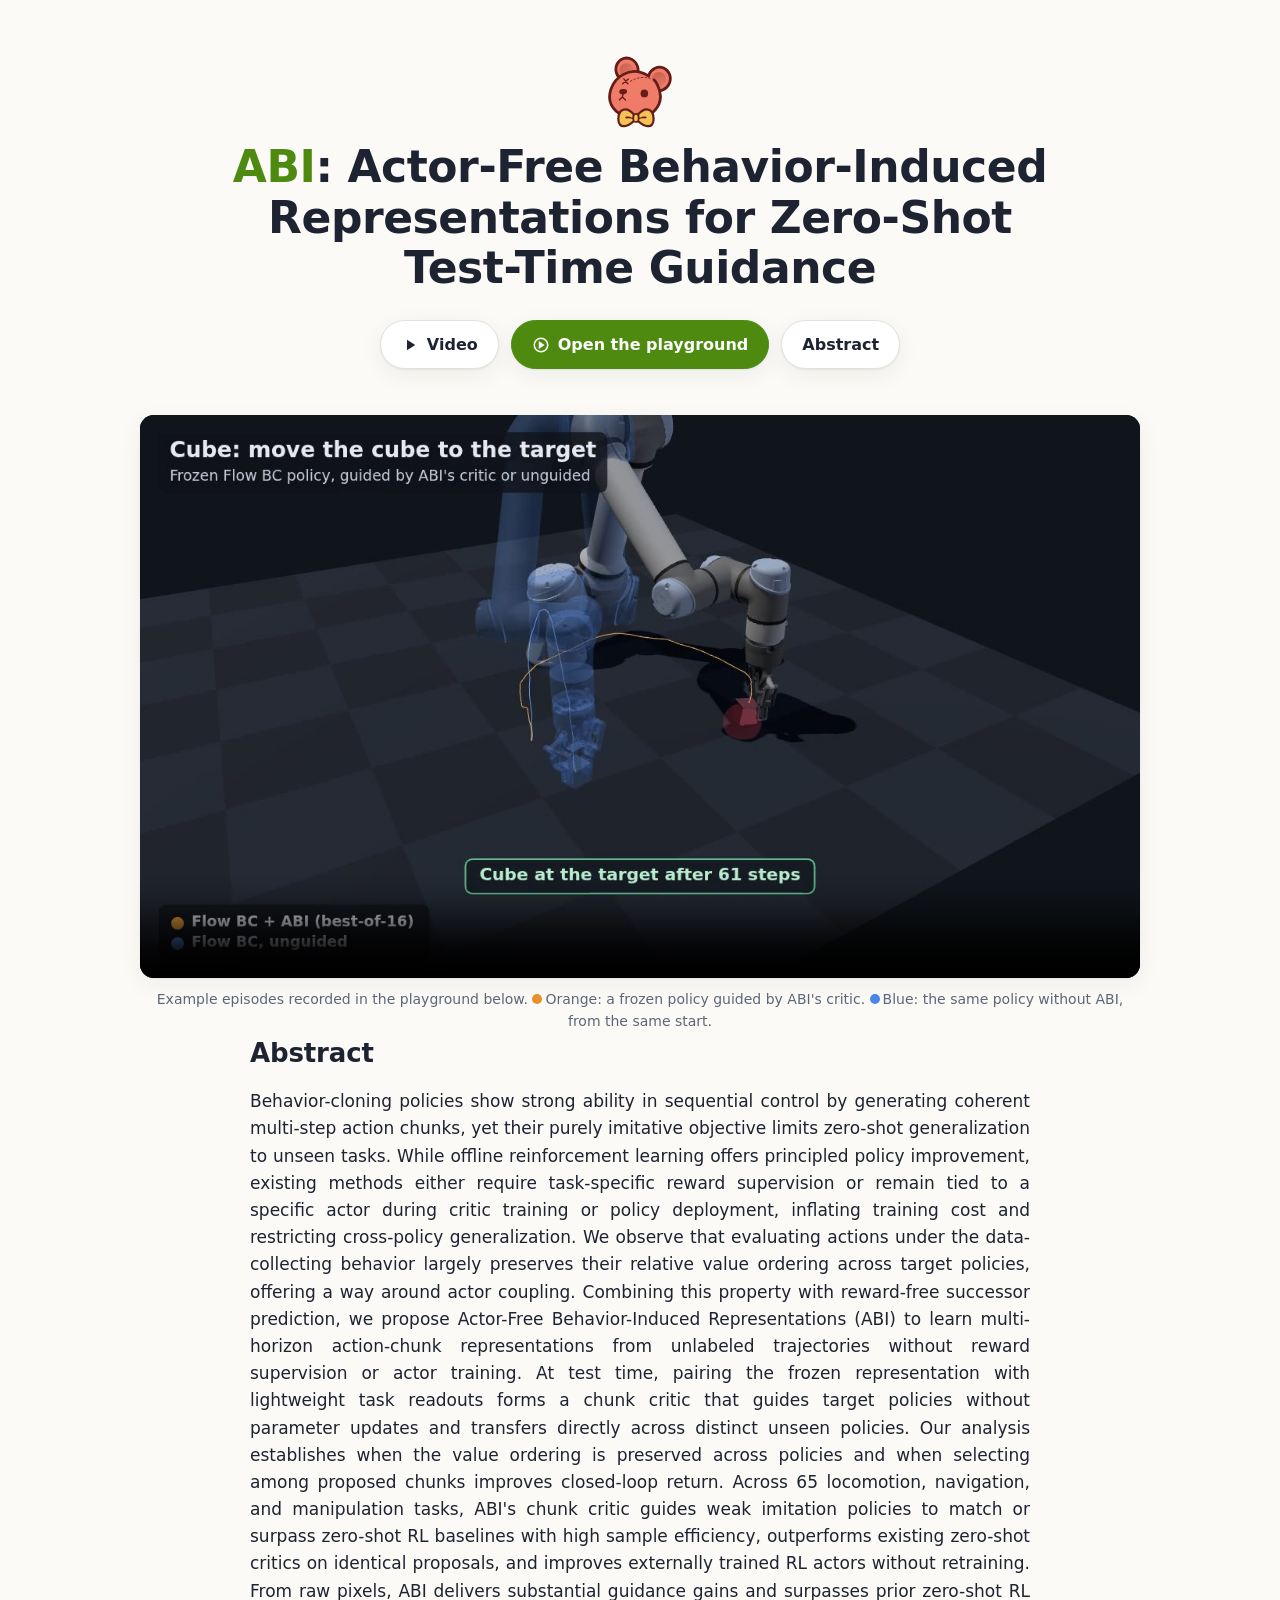
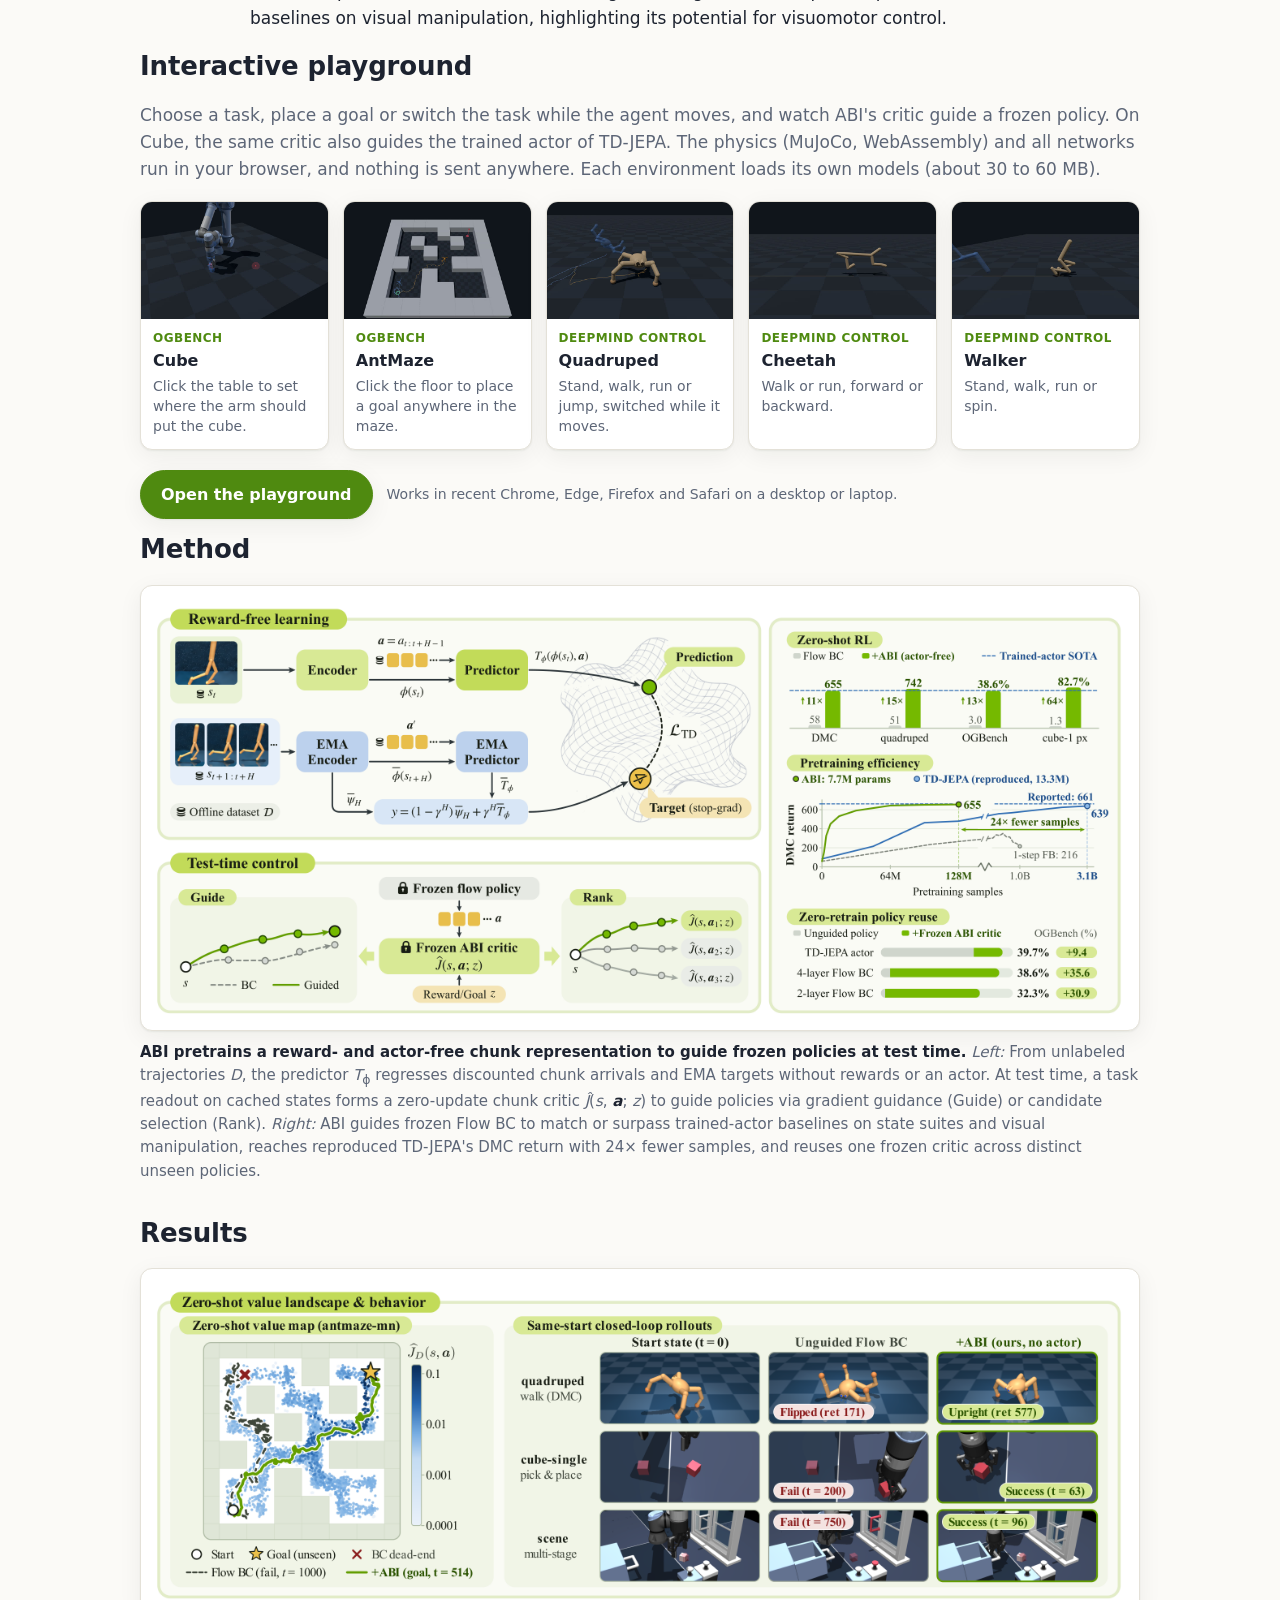
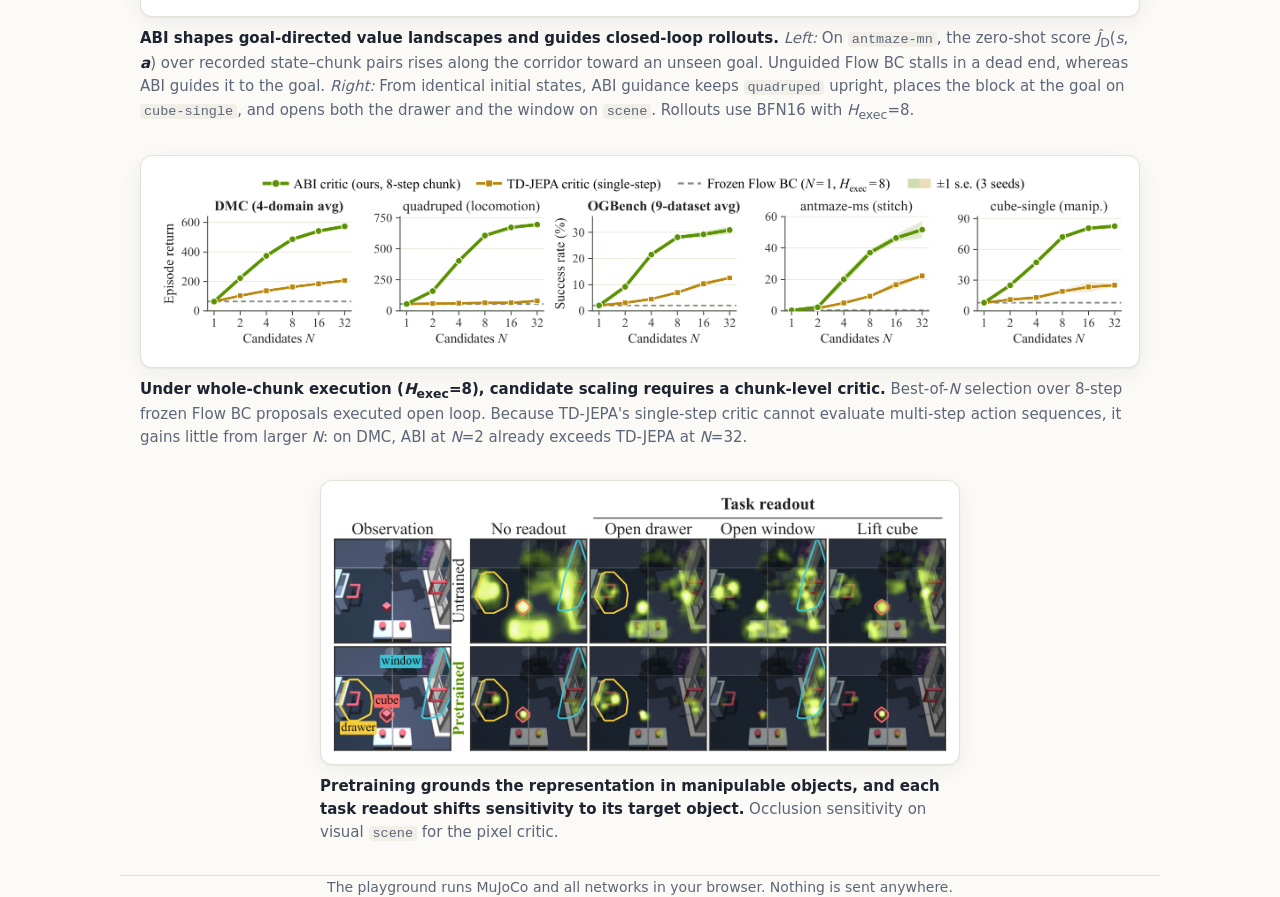
==== index.html @ 84797258 "ABI project page and in-browser playground Project page (abstract, video, figures) and a fully local" ====
<!doctype html>
<html lang="en">
<head>
<meta charset="utf-8">
<meta name="viewport" content="width=device-width, initial-scale=1">
<title>ABI: Actor-Free Behavior-Induced Representations for Zero-Shot Test-Time Guidance</title>
<meta name="description" content="ABI: actor-free behavior-induced representations for zero-shot test-time guidance. Project page with a video and an in-browser MuJoCo playground.">
<link rel="icon" href="assets/abi_bear.svg" type="image/svg+xml">
<style>
:root {
  --bg: #fbfaf7; --surface: #ffffff; --text: #1d2330; --muted: #5d6677; --line: #e4e1d8; --accent: #4f8a10; --accent-2: #6aa81e;
  --orange: #e8912a; --blue: #4a86e8; --chip: #eef3e4; --shadow: 0 1px 2px rgba(20,30,10,.06), 0 6px 24px rgba(20,30,10,.06);
  --code: #f1efe8;
  color-scheme: light;
}
@media (prefers-color-scheme: dark) {
  :root:not([data-theme="light"]) {
    --bg: #12151b; --surface: #1a1f28; --text: #e6e9ef; --muted: #a2abbb; --line: #2b323e; --accent: #9ccc4f; --accent-2: #b6dd72;
    --chip: #233019; --shadow: 0 1px 2px rgba(0,0,0,.3), 0 6px 24px rgba(0,0,0,.25); --code: #232a35; color-scheme: dark;
  }
}
:root[data-theme="dark"] {
  --bg: #12151b; --surface: #1a1f28; --text: #e6e9ef; --muted: #a2abbb; --line: #2b323e; --accent: #9ccc4f; --accent-2: #b6dd72;
  --chip: #233019; --shadow: 0 1px 2px rgba(0,0,0,.3), 0 6px 24px rgba(0,0,0,.25); --code: #232a35; color-scheme: dark;
}
* { box-sizing: border-box; }
html { -webkit-text-size-adjust: 100%; }
body { margin: 0; background: var(--bg); color: var(--text);
  font: 17px/1.6 system-ui, -apple-system, "Segoe UI", Roboto, "Helvetica Neue", Arial, sans-serif; }
.wrap { max-width: 1040px; margin: 0 auto; padding: 0 20px; }
.narrow { max-width: 820px; }
a { color: var(--accent); }
code, .mono { font-family: ui-monospace, SFMono-Regular, Menlo, Consolas, monospace; font-size: .9em; background: var(--code); padding: 0 4px; border-radius: 4px; }

/* hero */
.hero { padding: 56px 0 28px; text-align: center; }
.hero h1 .nw { white-space: nowrap; }
.hero img.logo { width: 64px; height: 72px; display: block; margin: 0 auto 14px; }
.hero h1 { margin: 0 auto; max-width: 900px; font-size: clamp(28px, 4.2vw, 44px); line-height: 1.15; letter-spacing: -.01em; font-weight: 750; }
.hero h1 .abbr { color: var(--accent); }
.hero .venue { margin-top: 14px; color: var(--muted); font-size: 16px; }
.btns { display: flex; gap: 12px; justify-content: center; flex-wrap: wrap; margin-top: 26px; }
.btn { display: inline-flex; align-items: center; gap: 8px; padding: 11px 20px; border-radius: 999px; text-decoration: none; font-weight: 650;
  font-size: 16px; border: 1px solid var(--line); color: var(--text); background: var(--surface); box-shadow: var(--shadow); }
.btn:hover { border-color: var(--accent); }
.btn.primary { background: var(--accent); border-color: var(--accent); color: #fff; }
:root[data-theme="dark"] .btn.primary { color: #10150a; }
@media (prefers-color-scheme: dark) { :root:not([data-theme="light"]) .btn.primary { color: #10150a; } }
.btn.primary:hover { background: var(--accent-2); border-color: var(--accent-2); }
.btn svg { width: 18px; height: 18px; }

/* video */
.video { margin: 18px auto 0; }
.video video { width: 100%; display: block; border-radius: 14px; background: #0f1218; box-shadow: var(--shadow); aspect-ratio: 16 / 9; }
.video p { color: var(--muted); font-size: 14px; text-align: center; margin: 10px 0 0; }

section { padding: 34px 0 6px; }
h2 { font-size: 26px; margin: 0 0 14px; letter-spacing: -.005em; }
h2 small { font-size: 15px; font-weight: 500; color: var(--muted); margin-left: 8px; }
p { margin: 0 0 14px; }
.abstract p { text-align: justify; hyphens: auto; }

/* playground cards */
.pg-lead { color: var(--muted); margin-bottom: 18px; }
.cards { display: grid; grid-template-columns: repeat(auto-fit, minmax(160px, 1fr)); gap: 14px; }
.card { display: block; text-decoration: none; color: var(--text); background: var(--surface); border: 1px solid var(--line); border-radius: 12px;
  overflow: hidden; box-shadow: var(--shadow); transition: transform .12s ease, border-color .12s ease; }
.card:hover { transform: translateY(-2px); border-color: var(--accent); }
.card img { display: block; width: 100%; aspect-ratio: 16 / 10; object-fit: cover; background: #0f1218; }
.card .body { padding: 10px 12px 12px; }
.card .name { font-weight: 700; font-size: 16px; }
.card .what { color: var(--muted); font-size: 14px; line-height: 1.45; margin-top: 2px; }
.card .suite { font-size: 12px; color: var(--accent); font-weight: 650; text-transform: uppercase; letter-spacing: .04em; }
.pg-cta { margin: 20px 0 10px; display: flex; gap: 14px; align-items: center; flex-wrap: wrap; }
.pg-note { color: var(--muted); font-size: 14px; }
.legend-dot { display: inline-block; width: 10px; height: 10px; border-radius: 50%; vertical-align: 0; margin-right: 3px; }

/* figures */
figure { margin: 0 0 30px; }
figure .img { background: #fff; border: 1px solid var(--line); border-radius: 12px; padding: 12px; box-shadow: var(--shadow); }
figure img { display: block; width: 100%; height: auto; }
figure.half { max-width: 640px; margin-left: auto; margin-right: auto; }
figcaption { font-size: 15px; color: var(--muted); margin-top: 10px; line-height: 1.55; }
figcaption b { color: var(--text); }
footer { padding: 30px 0 50px; color: var(--muted); font-size: 14px; text-align: center; border-top: 1px solid var(--line); margin-top: 30px; }
@media (max-width: 600px) {
  body { font-size: 16px; }
  .wrap { padding: 0 16px; }
  .hero { padding-top: 36px; }
  figure .img { padding: 6px; }
  .abstract p { text-align: left; }
}
</style>
</head>
<body>
<header class="hero wrap">
  <img class="logo" src="assets/abi_bear.svg" alt="">
  <h1><span class="abbr">ABI</span>: Actor-Free Behavior-Induced Representations for Zero-Shot <span class="nw">Test-Time</span> Guidance</h1>
  <div class="btns">
    <a class="btn" href="#video"><svg viewBox="0 0 24 24" fill="currentColor" aria-hidden="true"><path d="M8 5v14l11-7z"/></svg>Video</a>
    <a class="btn primary" href="playground/"><svg viewBox="0 0 24 24" fill="none" stroke="currentColor" stroke-width="2" aria-hidden="true"><circle cx="12" cy="12" r="9"/><path d="M10 8.5l5 3.5-5 3.5z" fill="currentColor"/></svg>Open the playground</a>
    <a class="btn" href="#abstract">Abstract</a>
  </div>
</header>

<div class="wrap video" id="video">
  <video controls preload="metadata" playsinline poster="assets/abi_video_poster.jpg">
    <source src="assets/abi_video.mp4" type="video/mp4">
  </video>
  <p>Example episodes recorded in the playground below. <span class="legend-dot" style="background:var(--orange)"></span>Orange: a frozen policy guided by ABI's critic. <span class="legend-dot" style="background:var(--blue)"></span>Blue: the same policy without ABI, from the same start.</p>
</div>

<section class="wrap narrow abstract" id="abstract">
  <h2>Abstract</h2>
  <p>Behavior-cloning policies show strong ability in sequential control by generating coherent multi-step action chunks, yet their purely imitative objective limits zero-shot generalization to unseen tasks. While offline reinforcement learning offers principled policy improvement, existing methods either require task-specific reward supervision or remain tied to a specific actor during critic training or policy deployment, inflating training cost and restricting cross-policy generalization. We observe that evaluating actions under the data-collecting behavior largely preserves their relative value ordering across target policies, offering a way around actor coupling. Combining this property with reward-free successor prediction, we propose Actor-Free Behavior-Induced Representations (ABI) to learn multi-horizon action-chunk representations from unlabeled trajectories without reward supervision or actor training. At test time, pairing the frozen representation with lightweight task readouts forms a chunk critic that guides target policies without parameter updates and transfers directly across distinct unseen policies. Our analysis establishes when the value ordering is preserved across policies and when selecting among proposed chunks improves closed-loop return. Across 65 locomotion, navigation, and manipulation tasks, ABI's chunk critic guides weak imitation policies to match or surpass zero-shot RL baselines with high sample efficiency, outperforms existing zero-shot critics on identical proposals, and improves externally trained RL actors without retraining. From raw pixels, ABI delivers substantial guidance gains and surpasses prior zero-shot RL baselines on visual manipulation, highlighting its potential for visuomotor control.</p>
</section>

<section class="wrap" id="playground">
  <h2>Interactive playground</h2>
  <p class="pg-lead">Choose a task, place a goal or switch the task while the agent moves, and watch ABI's critic guide a frozen policy. On Cube, the same critic also guides the trained actor of TD-JEPA. The physics (MuJoCo, WebAssembly) and all networks run in your browser, and nothing is sent anywhere. Each environment loads its own models (about 30 to 60 MB).</p>
  <div class="cards">
    <a class="card" href="playground/?env=cube-single-play"><img src="assets/thumb_cube.jpg" alt="Cube" loading="lazy"><div class="body"><div class="suite">OGBench</div><div class="name">Cube</div><div class="what">Click the table to set where the arm should put the cube.</div></div></a>
    <a class="card" href="playground/?env=antmaze-medium-navigate"><img src="assets/thumb_antmaze.jpg" alt="AntMaze" loading="lazy"><div class="body"><div class="suite">OGBench</div><div class="name">AntMaze</div><div class="what">Click the floor to place a goal anywhere in the maze.</div></div></a>
    <a class="card" href="playground/?env=dmc-quadruped"><img src="assets/thumb_quadruped.jpg" alt="Quadruped" loading="lazy"><div class="body"><div class="suite">DeepMind Control</div><div class="name">Quadruped</div><div class="what">Stand, walk, run or jump, switched while it moves.</div></div></a>
    <a class="card" href="playground/?env=dmc-cheetah"><img src="assets/thumb_cheetah.jpg" alt="Cheetah" loading="lazy"><div class="body"><div class="suite">DeepMind Control</div><div class="name">Cheetah</div><div class="what">Walk or run, forward or backward.</div></div></a>
    <a class="card" href="playground/?env=dmc-walker"><img src="assets/thumb_walker.jpg" alt="Walker" loading="lazy"><div class="body"><div class="suite">DeepMind Control</div><div class="name">Walker</div><div class="what">Stand, walk, run or spin.</div></div></a>
  </div>
  <div class="pg-cta">
    <a class="btn primary" href="playground/">Open the playground</a>
    <span class="pg-note">Works in recent Chrome, Edge, Firefox and Safari on a desktop or laptop.</span>
  </div>
</section>

<section class="wrap" id="method">
  <h2>Method</h2>
  <figure>
    <div class="img"><img src="assets/fig1_overview.png" alt="Overview of ABI: reward-free learning of a chunk representation, test-time control with a frozen critic, and summary results" width="2400" height="1036"></div>
    <figcaption><b>ABI pretrains a reward- and actor-free chunk representation to guide frozen policies at test time.</b> <em>Left:</em> From unlabeled trajectories <i>D</i>, the predictor <i>T</i><sub>ϕ</sub> regresses discounted chunk arrivals and EMA targets without rewards or an actor. At test time, a task readout on cached states forms a zero-update chunk critic <i>Ĵ</i>(<i>s</i>, <b><i>a</i></b>; <i>z</i>) to guide policies via gradient guidance (Guide) or candidate selection (Rank). <em>Right:</em> ABI guides frozen Flow BC to match or surpass trained-actor baselines on state suites and visual manipulation, reaches reproduced TD-JEPA's DMC return with 24× fewer samples, and reuses one frozen critic across distinct unseen policies.</figcaption>
  </figure>
</section>

<section class="wrap" id="results">
  <h2>Results</h2>
  <figure>
    <div class="img"><img src="assets/fig2_qualitative.png" alt="Zero-shot value landscape on antmaze and same-start rollouts on quadruped, cube and scene" width="2400" height="794" loading="lazy"></div>
    <figcaption><b>ABI shapes goal-directed value landscapes and guides closed-loop rollouts.</b> <em>Left:</em> On <code>antmaze-mn</code>, the zero-shot score <i>Ĵ</i><sub>D</sub>(<i>s</i>, <b><i>a</i></b>) over recorded state–chunk pairs rises along the corridor toward an unseen goal. Unguided Flow BC stalls in a dead end, whereas ABI guides it to the goal. <em>Right:</em> From identical initial states, ABI guidance keeps <code>quadruped</code> upright, places the block at the goal on <code>cube-single</code>, and opens both the drawer and the window on <code>scene</code>. Rollouts use BFN16 with <i>H</i><sub>exec</sub>=8.</figcaption>
  </figure>
  <figure>
    <div class="img"><img src="assets/fig3_nsweep.png" alt="Return and success against the number of candidates N for ABI and TD-JEPA critics" width="2200" height="423" loading="lazy"></div>
    <figcaption><b>Under whole-chunk execution (<i>H</i><sub>exec</sub>=8), candidate scaling requires a chunk-level critic.</b> Best-of-<i>N</i> selection over 8-step frozen Flow BC proposals executed open loop. Because TD-JEPA's single-step critic cannot evaluate multi-step action sequences, it gains little from larger <i>N</i>: on DMC, ABI at <i>N</i>=2 already exceeds TD-JEPA at <i>N</i>=32.</figcaption>
  </figure>
  <figure class="half">
    <div class="img"><img src="assets/fig5_pixel_focus.png" alt="Occlusion sensitivity maps of the pixel critic on the visual scene task" width="1400" height="591" loading="lazy"></div>
    <figcaption><b>Pretraining grounds the representation in manipulable objects, and each task readout shifts sensitivity to its target object.</b> Occlusion sensitivity on visual <code>scene</code> for the pixel critic.</figcaption>
  </figure>
</section>

<footer class="wrap">The playground runs MuJoCo and all networks in your browser. Nothing is sent anywhere.</footer>
</body>
</html>
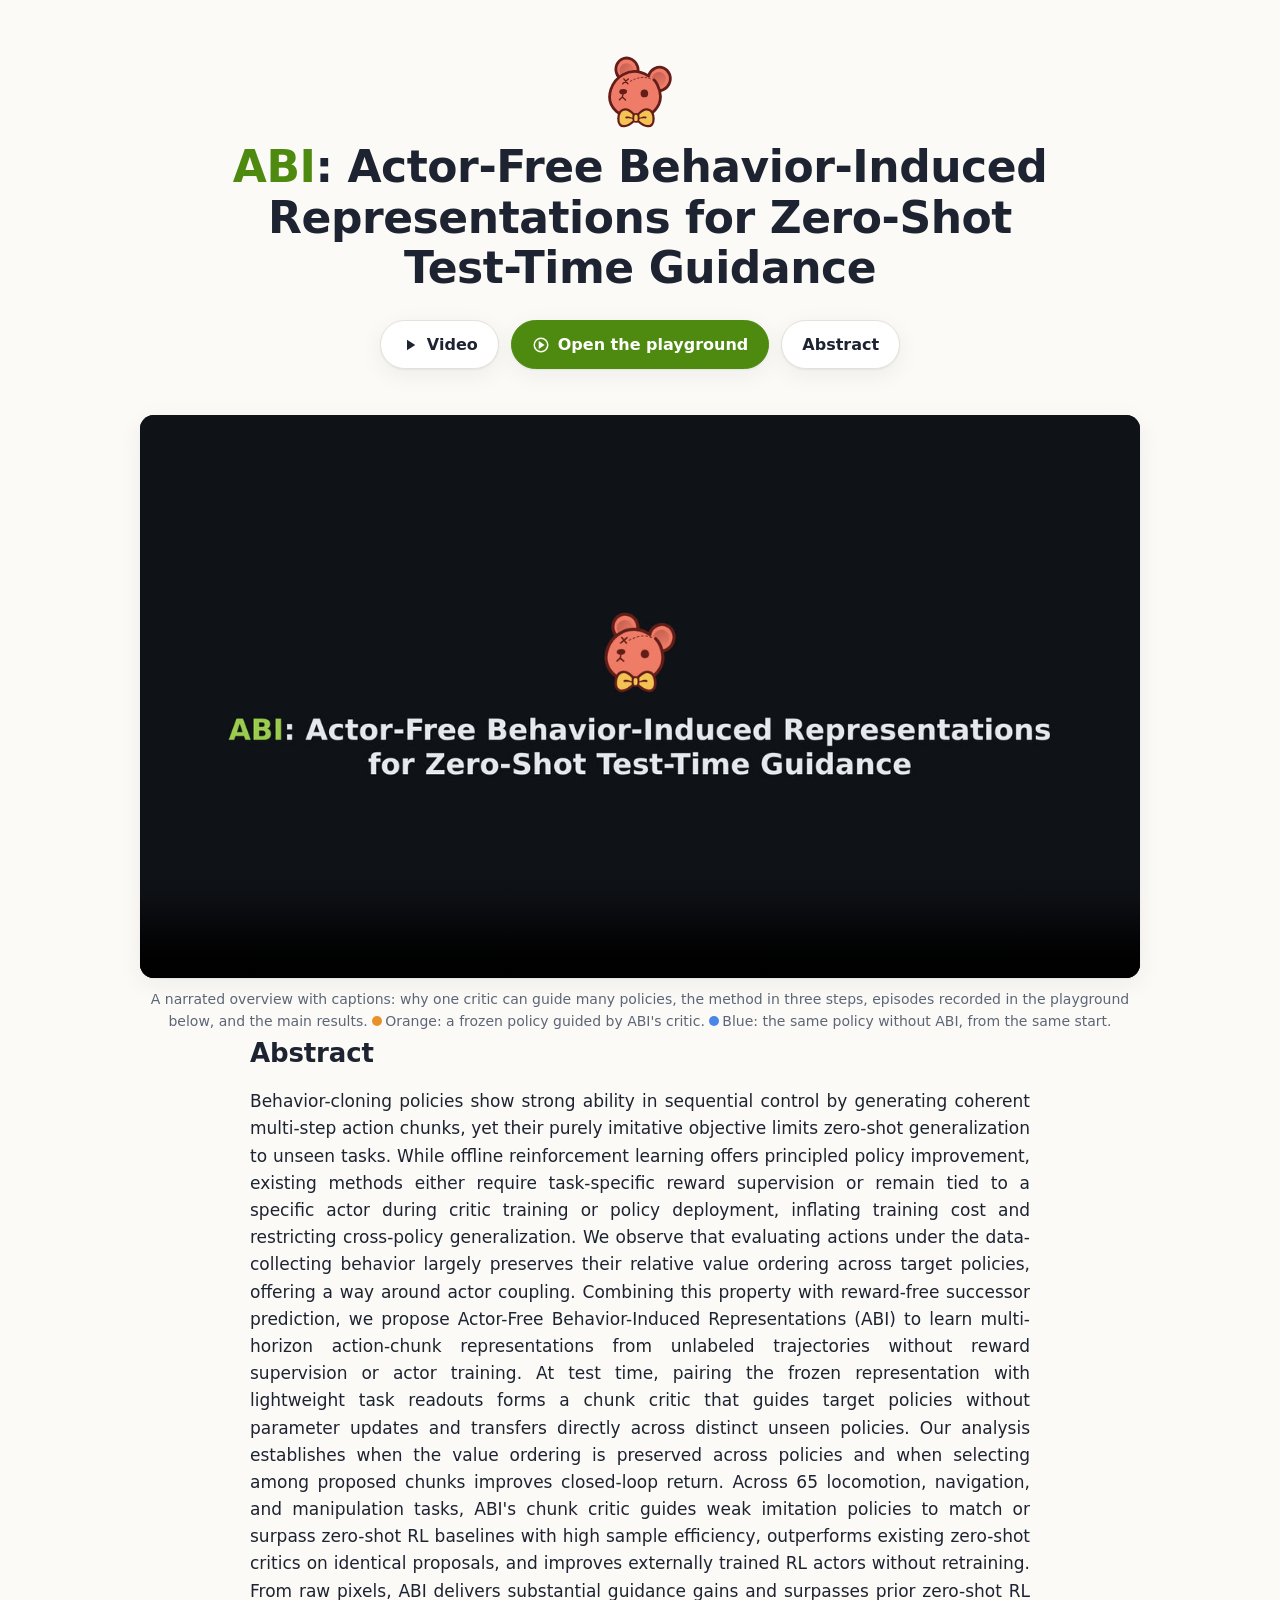
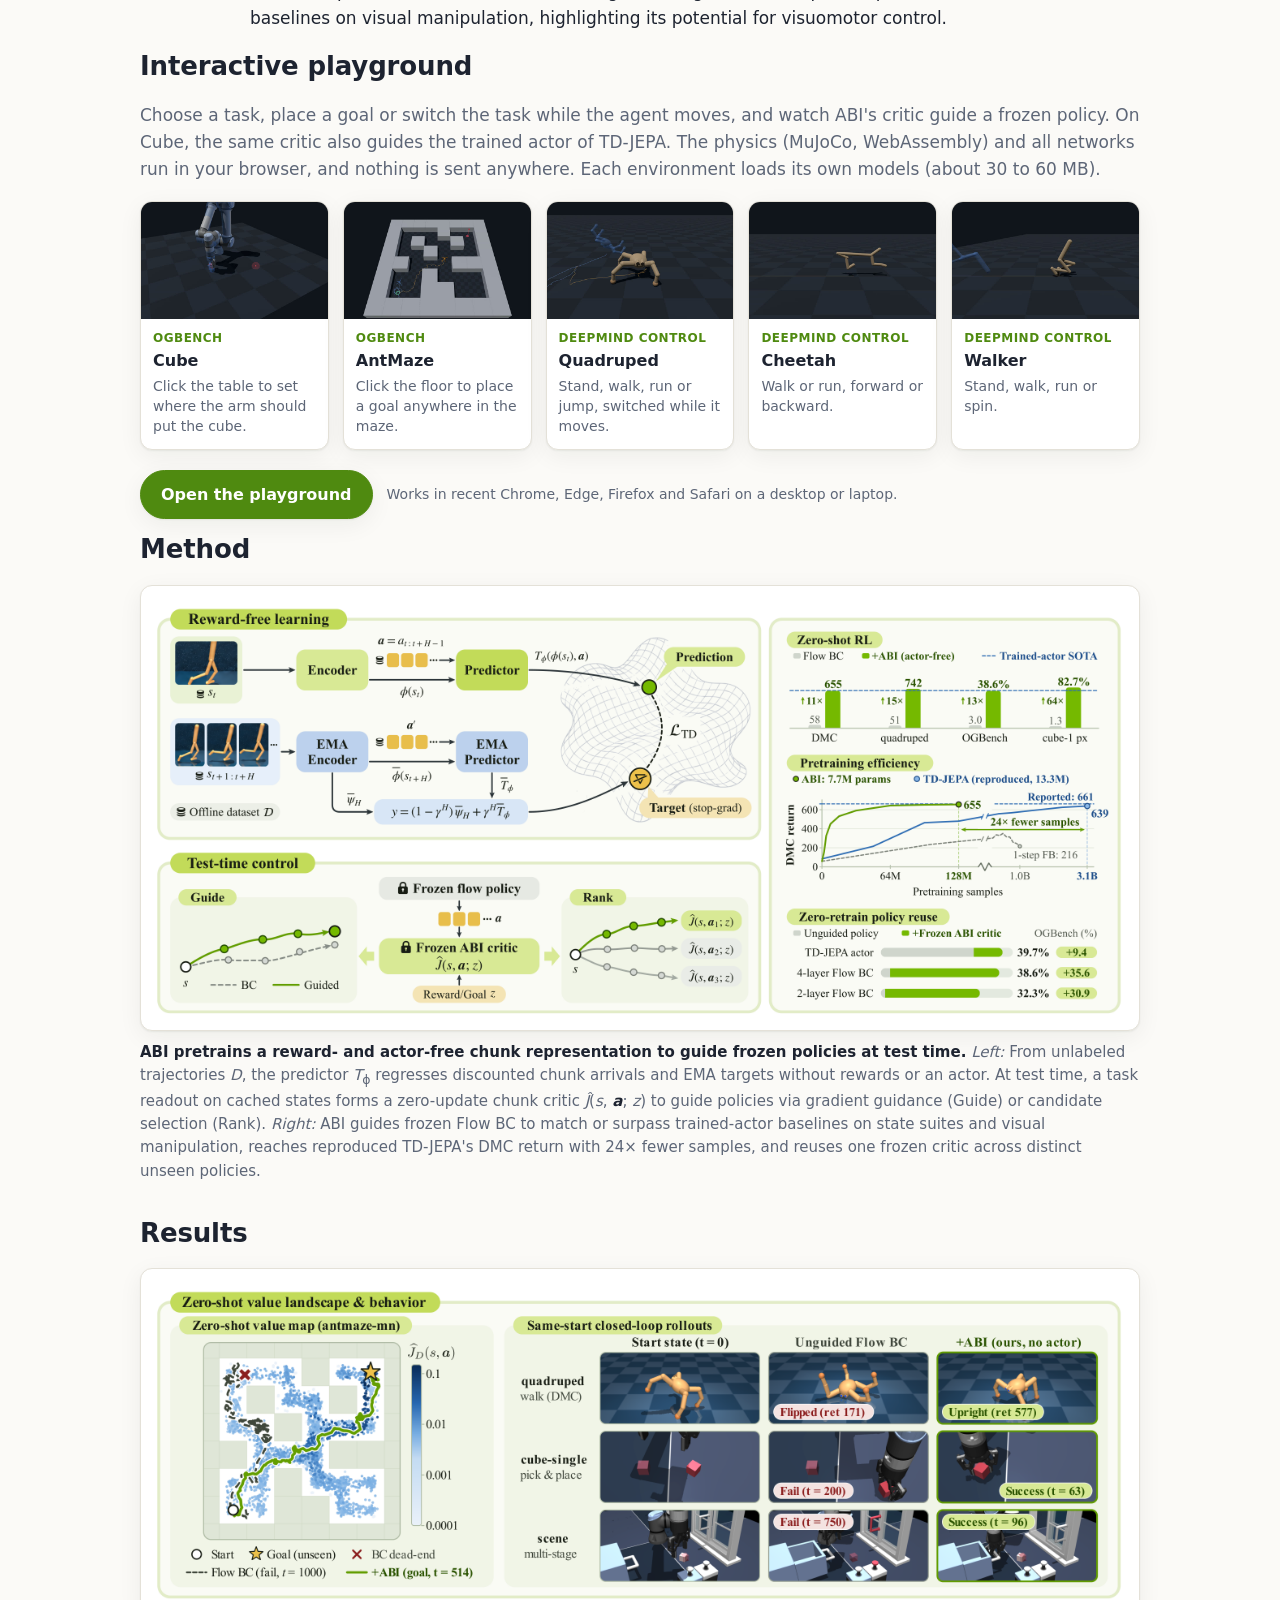
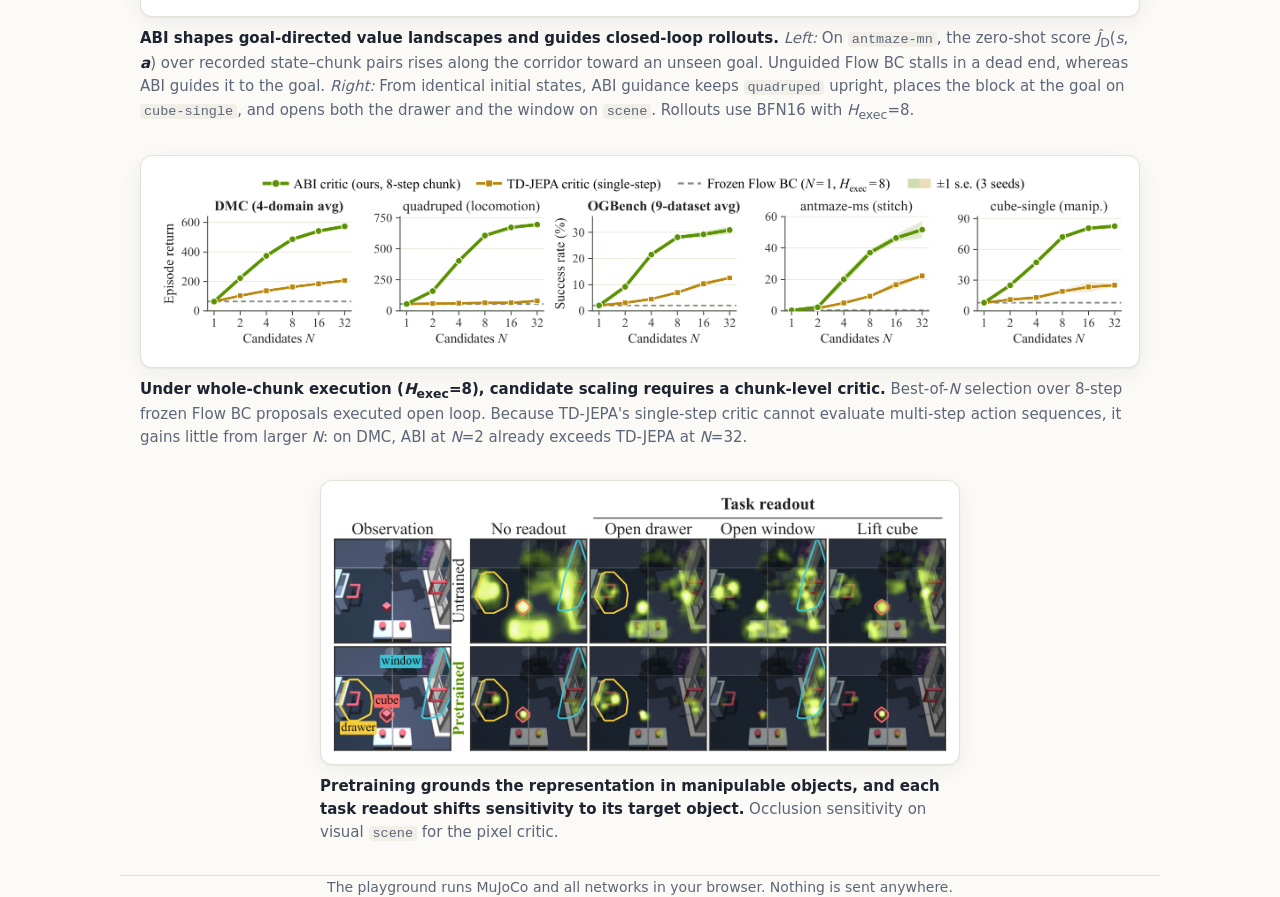
==== commit 802a7346: "Narrated overview video with captions Replaces the silent episode reel with a narrated overview (abo" ====
--- a/index.html
+++ b/index.html
@@ -107,7 +107,7 @@
   <video controls preload="metadata" playsinline poster="assets/abi_video_poster.jpg">
     <source src="assets/abi_video.mp4" type="video/mp4">
   </video>
-  <p>Example episodes recorded in the playground below. <span class="legend-dot" style="background:var(--orange)"></span>Orange: a frozen policy guided by ABI's critic. <span class="legend-dot" style="background:var(--blue)"></span>Blue: the same policy without ABI, from the same start.</p>
+  <p>A narrated overview with captions: why one critic can guide many policies, the method in three steps, episodes recorded in the playground below, and the main results. <span class="legend-dot" style="background:var(--orange)"></span>Orange: a frozen policy guided by ABI's critic. <span class="legend-dot" style="background:var(--blue)"></span>Blue: the same policy without ABI, from the same start.</p>
 </div>
 
 <section class="wrap narrow abstract" id="abstract">
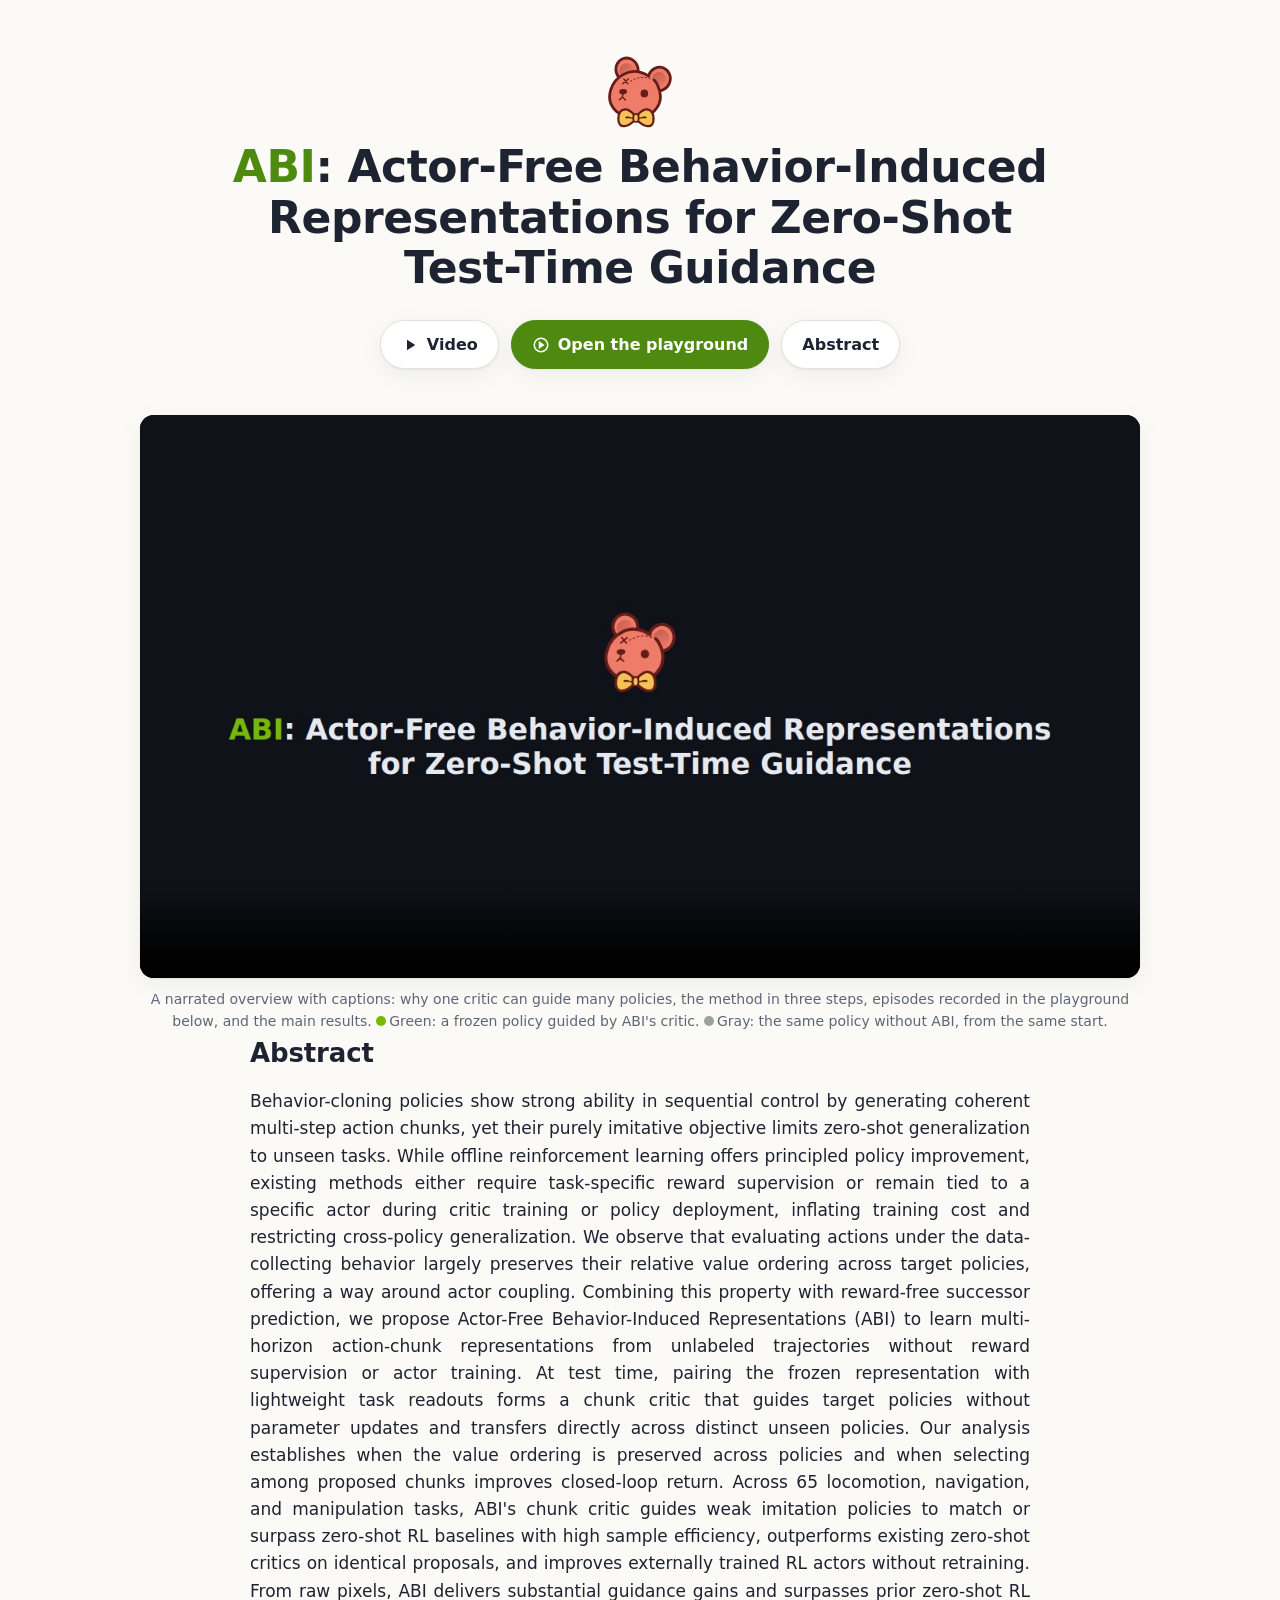
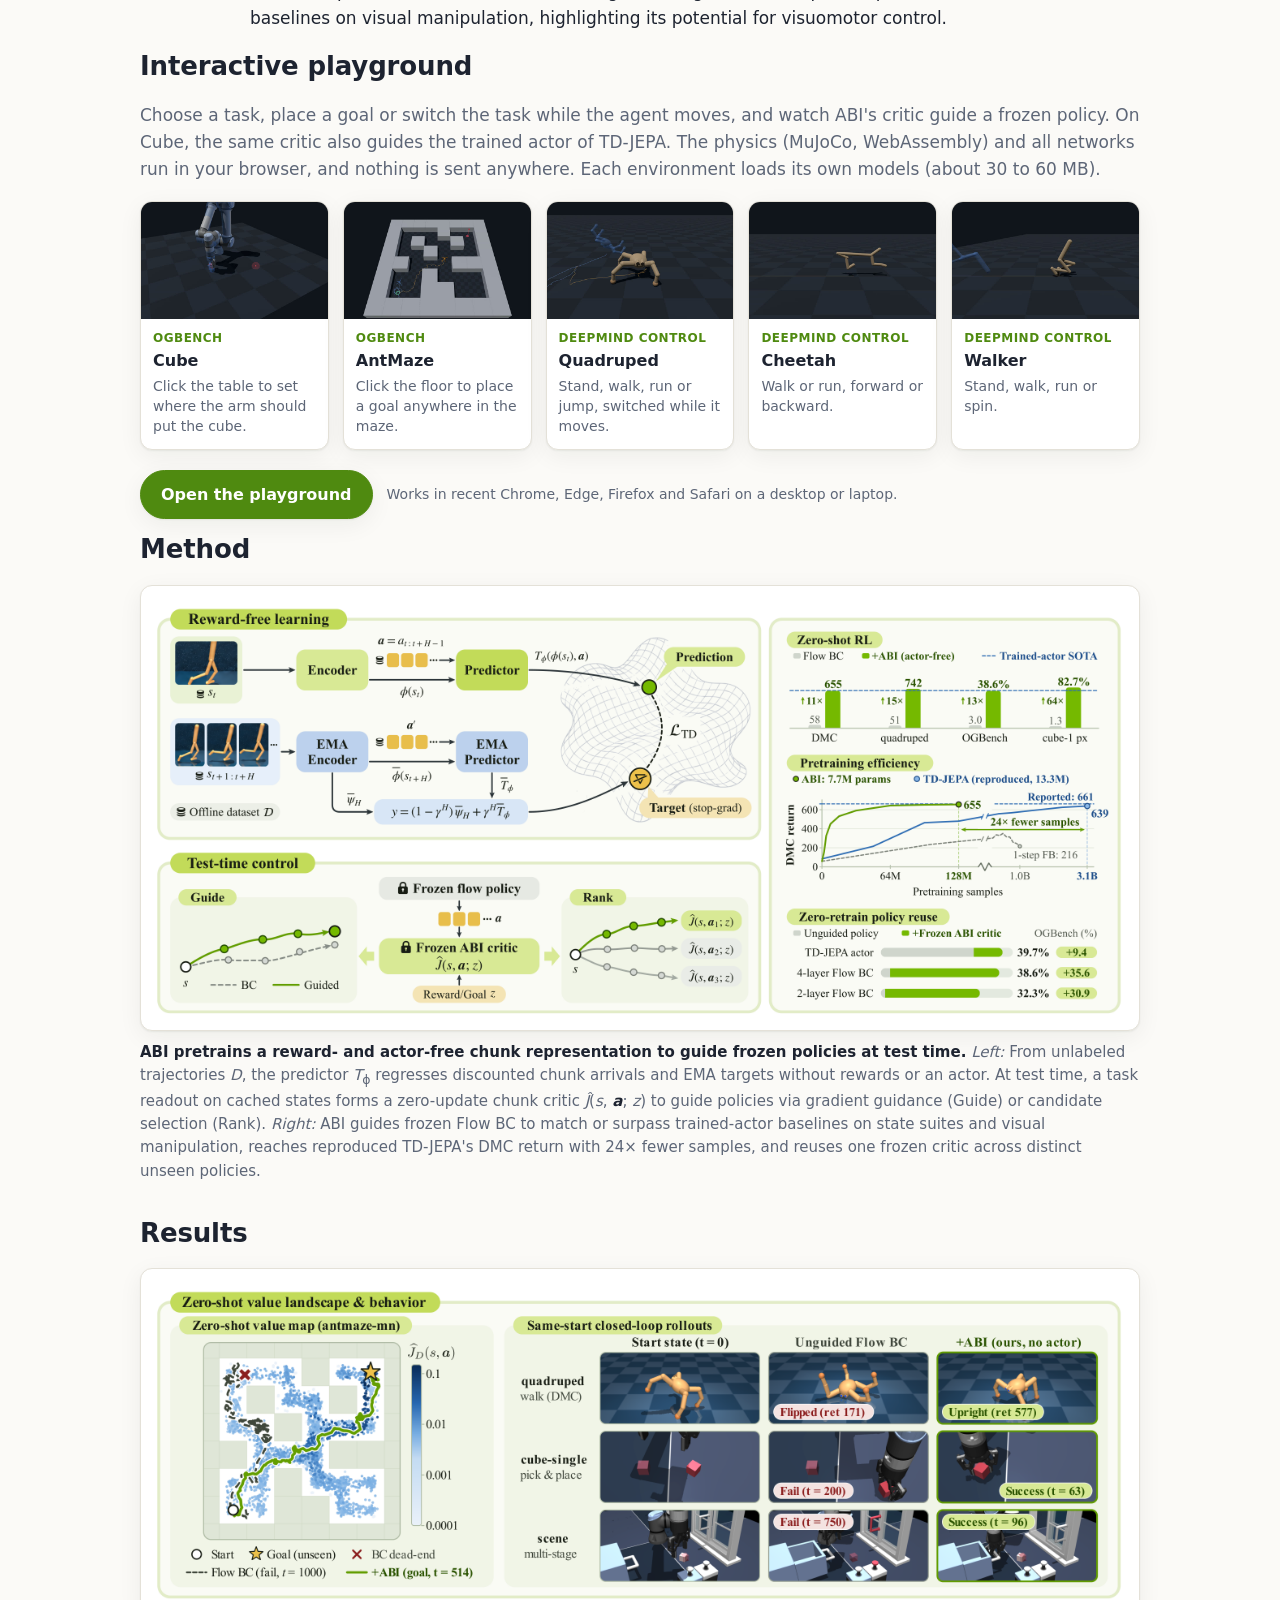
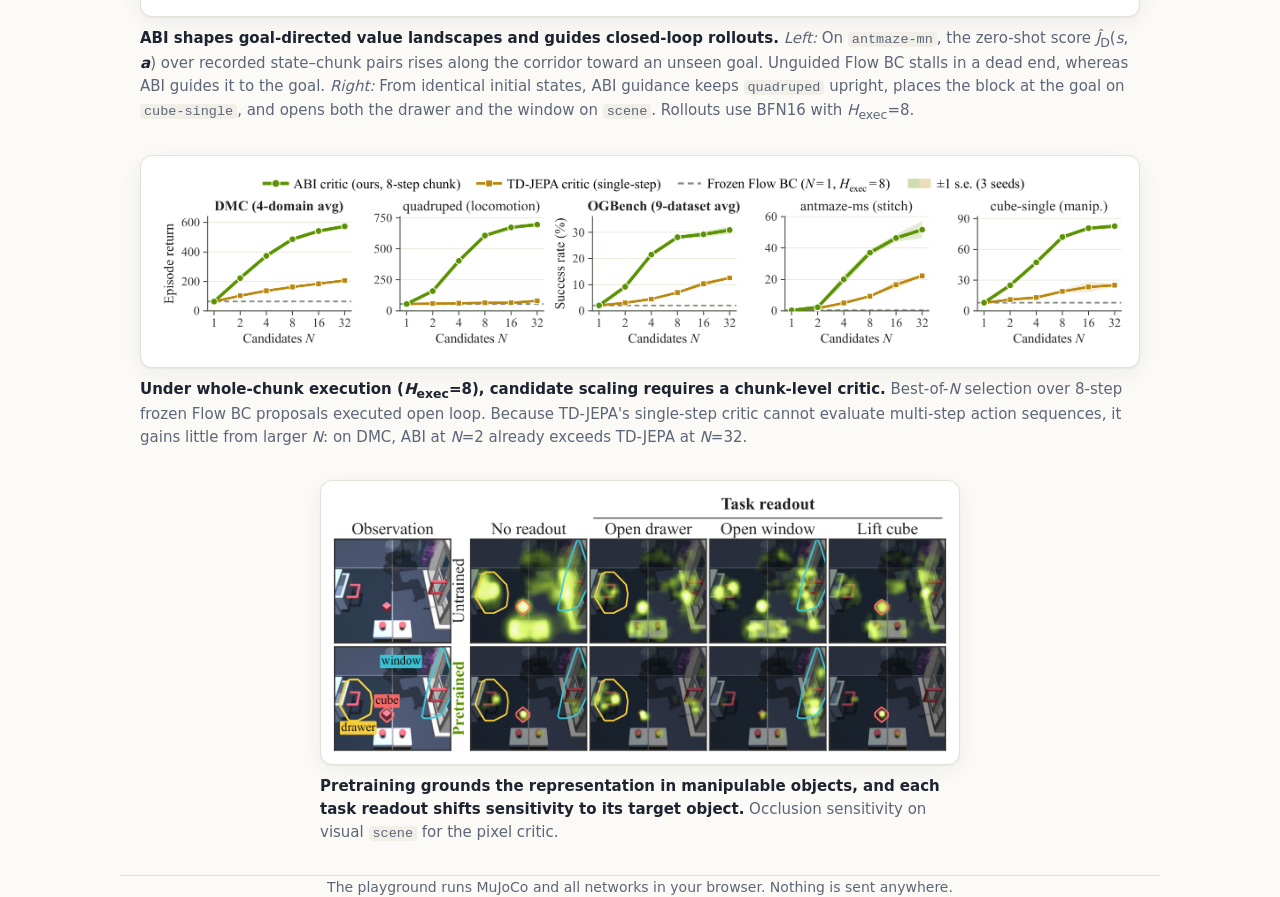
==== commit c6351590: "Use the paper's palette in the playground and the video The guided run is ABI green and the run with" ====
--- a/index.html
+++ b/index.html
@@ -9,7 +9,7 @@
 <style>
 :root {
   --bg: #fbfaf7; --surface: #ffffff; --text: #1d2330; --muted: #5d6677; --line: #e4e1d8; --accent: #4f8a10; --accent-2: #6aa81e;
-  --orange: #e8912a; --blue: #4a86e8; --chip: #eef3e4; --shadow: 0 1px 2px rgba(20,30,10,.06), 0 6px 24px rgba(20,30,10,.06);
+  --abi: #76b900; --base: #9aa396; --chip: #eef3e4; --shadow: 0 1px 2px rgba(20,30,10,.06), 0 6px 24px rgba(20,30,10,.06);
   --code: #f1efe8;
   color-scheme: light;
 }
@@ -107,7 +107,7 @@
   <video controls preload="metadata" playsinline poster="assets/abi_video_poster.jpg">
     <source src="assets/abi_video.mp4" type="video/mp4">
   </video>
-  <p>A narrated overview with captions: why one critic can guide many policies, the method in three steps, episodes recorded in the playground below, and the main results. <span class="legend-dot" style="background:var(--orange)"></span>Orange: a frozen policy guided by ABI's critic. <span class="legend-dot" style="background:var(--blue)"></span>Blue: the same policy without ABI, from the same start.</p>
+  <p>A narrated overview with captions: why one critic can guide many policies, the method in three steps, episodes recorded in the playground below, and the main results. <span class="legend-dot" style="background:var(--abi)"></span>Green: a frozen policy guided by ABI's critic. <span class="legend-dot" style="background:var(--base)"></span>Gray: the same policy without ABI, from the same start.</p>
 </div>
 
 <section class="wrap narrow abstract" id="abstract">
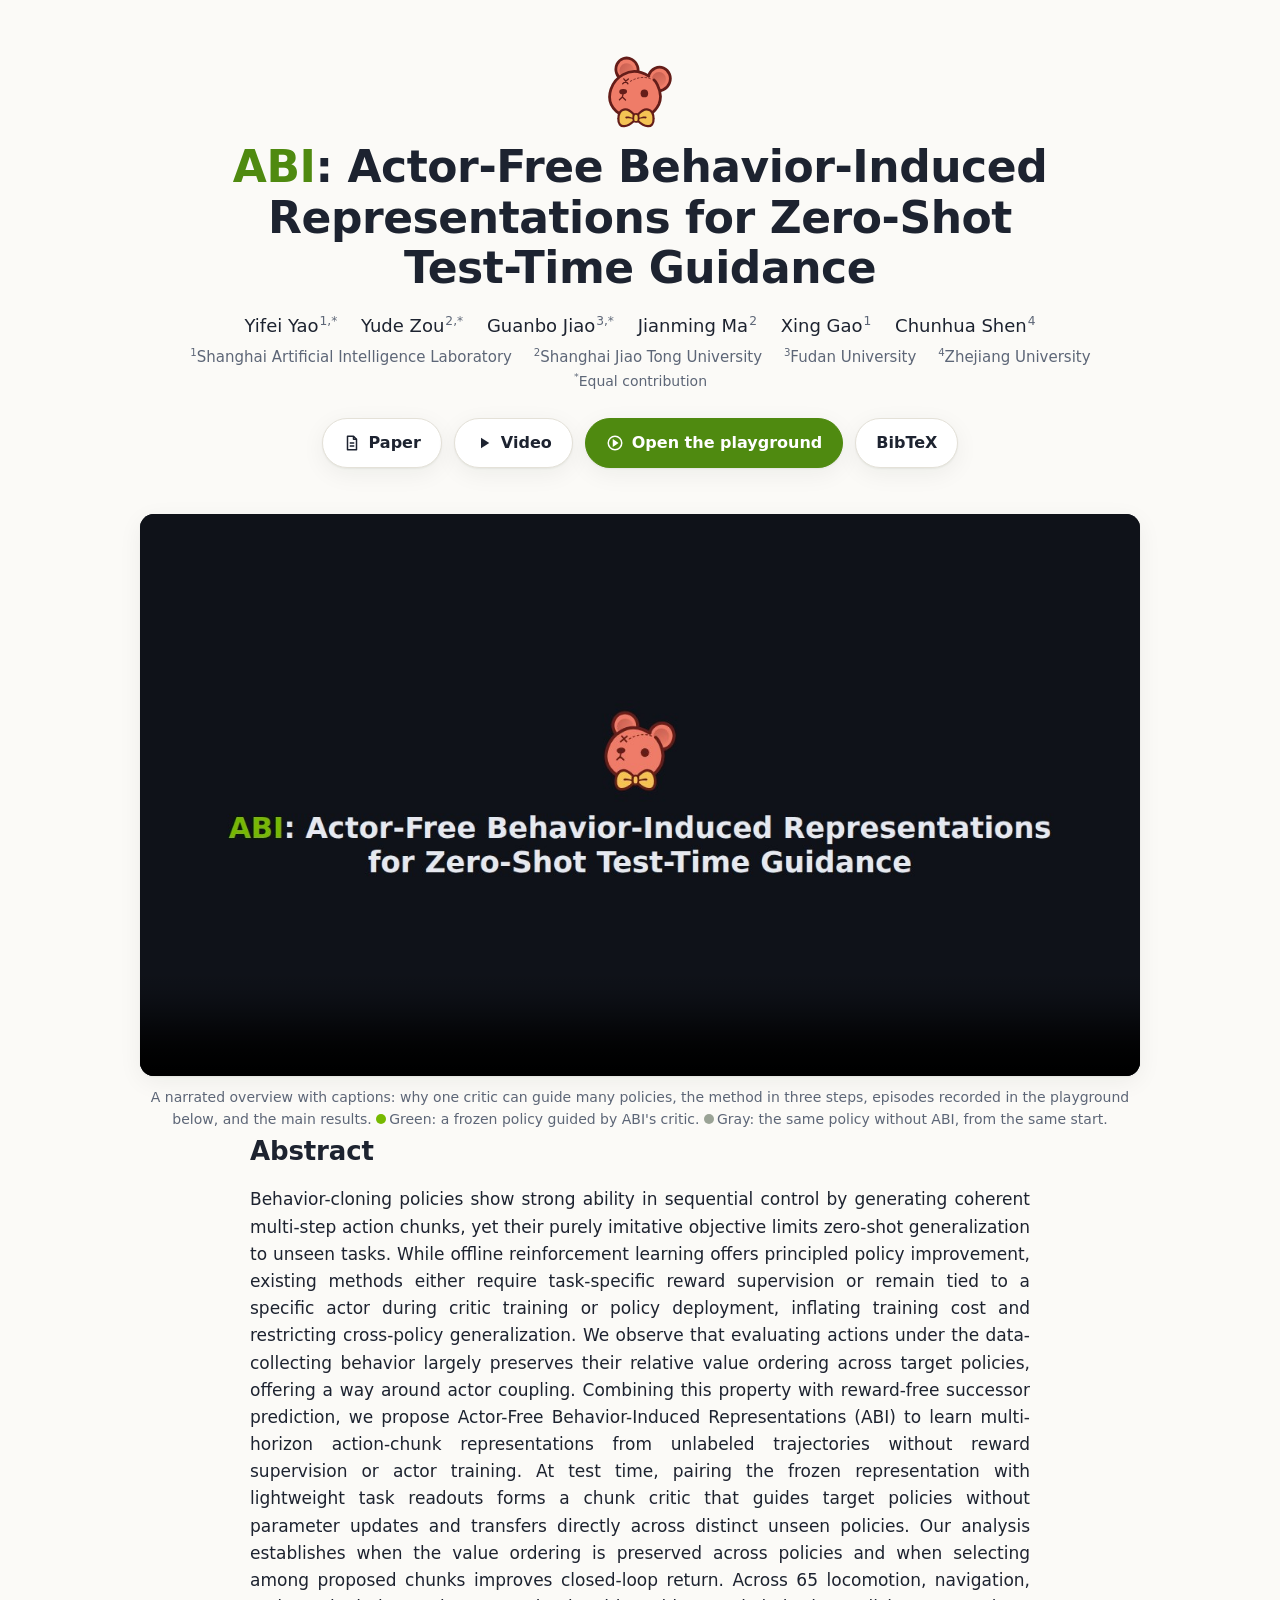
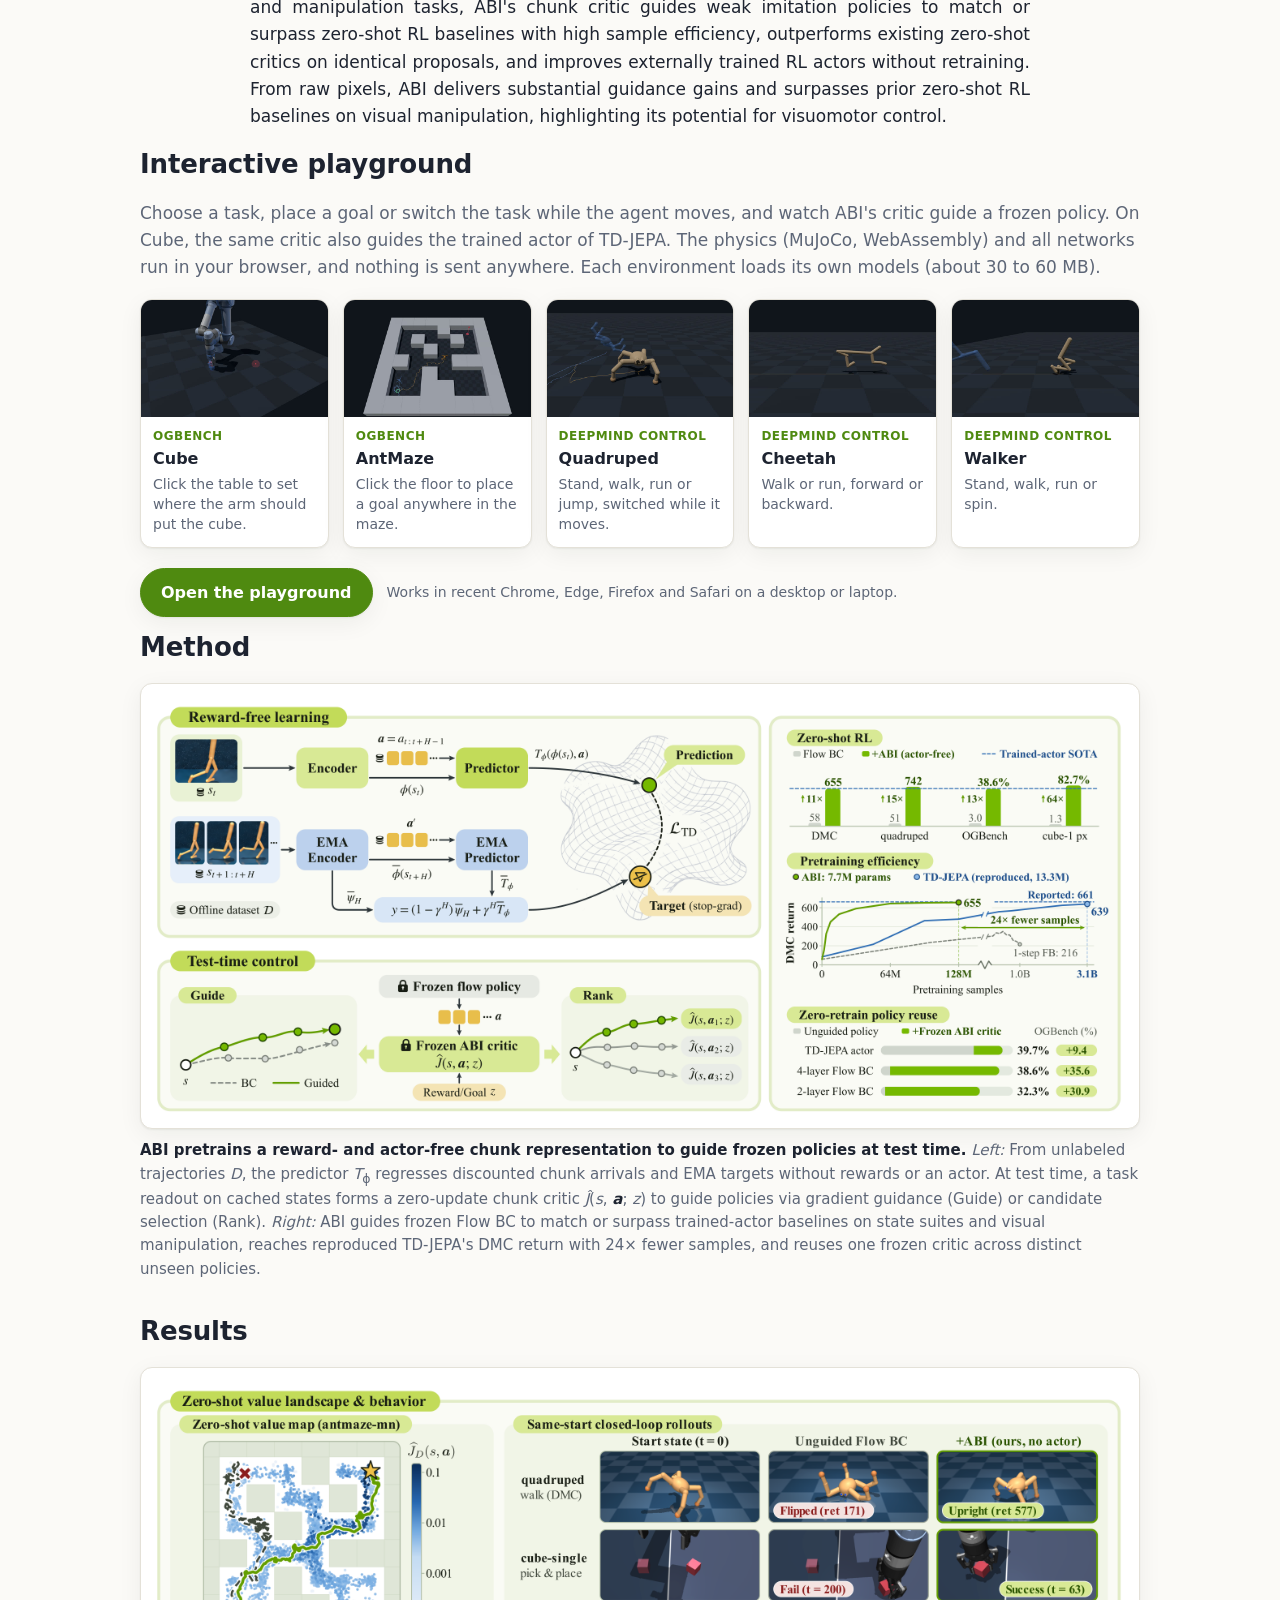
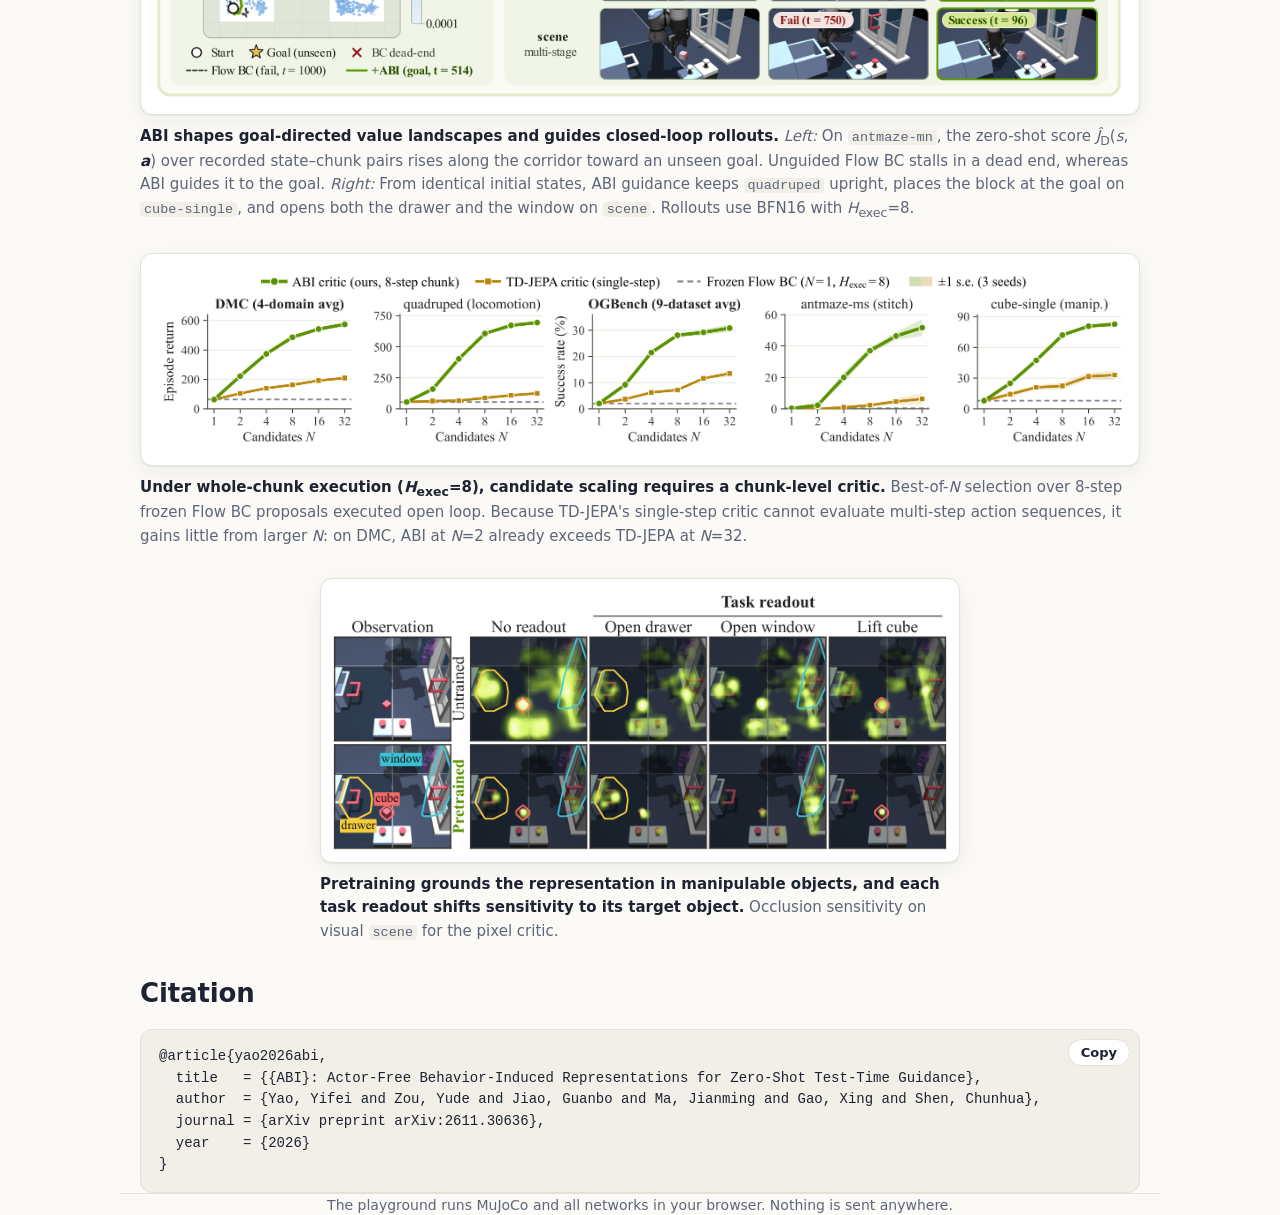
==== commit 26093766: "Project page: arXiv paper link, authors and BibTeX; Fig. 3 from the arXiv version Co-Authored-By: Cl" ====
--- a/index.html
+++ b/index.html
@@ -6,6 +6,16 @@
 <title>ABI: Actor-Free Behavior-Induced Representations for Zero-Shot Test-Time Guidance</title>
 <meta name="description" content="ABI: actor-free behavior-induced representations for zero-shot test-time guidance. Project page with a video and an in-browser MuJoCo playground.">
 <link rel="icon" href="assets/abi_bear.svg" type="image/svg+xml">
+<meta name="citation_title" content="ABI: Actor-Free Behavior-Induced Representations for Zero-Shot Test-Time Guidance">
+<meta name="citation_author" content="Yao, Yifei">
+<meta name="citation_author" content="Zou, Yude">
+<meta name="citation_author" content="Jiao, Guanbo">
+<meta name="citation_author" content="Ma, Jianming">
+<meta name="citation_author" content="Gao, Xing">
+<meta name="citation_author" content="Shen, Chunhua">
+<meta name="citation_publication_date" content="2026/11/23">
+<meta name="citation_arxiv_id" content="2611.30636">
+<meta name="citation_pdf_url" content="https://arxiv.org/pdf/2611.30636">
 <style>
 :root {
   --bg: #fbfaf7; --surface: #ffffff; --text: #1d2330; --muted: #5d6677; --line: #e4e1d8; --accent: #4f8a10; --accent-2: #6aa81e;
@@ -39,6 +49,18 @@
 .hero h1 { margin: 0 auto; max-width: 900px; font-size: clamp(28px, 4.2vw, 44px); line-height: 1.15; letter-spacing: -.01em; font-weight: 750; }
 .hero h1 .abbr { color: var(--accent); }
 .hero .venue { margin-top: 14px; color: var(--muted); font-size: 16px; }
+.authors { margin: 18px auto 0; max-width: 860px; font-size: 18px; line-height: 1.5; }
+.authors .au { white-space: nowrap; margin: 0 9px; }
+.authors sup, .affils sup { font-size: .68em; color: var(--muted); margin-left: 1px; }
+.affils { margin: 6px auto 0; max-width: 1000px; color: var(--muted); font-size: 15px; line-height: 1.5; }
+.affils .af { white-space: nowrap; margin: 0 8px; }
+.affils .eq { display: block; margin-top: 2px; font-size: 14px; }
+.bib { position: relative; }
+.bib pre { margin: 0; padding: 16px 18px; background: var(--code); border: 1px solid var(--line); border-radius: 12px; overflow-x: auto;
+  font: 14px/1.55 ui-monospace, SFMono-Regular, Menlo, Consolas, monospace; color: var(--text); }
+.bib button { position: absolute; top: 10px; right: 10px; padding: 5px 12px; border-radius: 999px; border: 1px solid var(--line);
+  background: var(--surface); color: var(--text); font: 600 13px system-ui, sans-serif; cursor: pointer; }
+.bib button:hover { border-color: var(--accent); }
 .btns { display: flex; gap: 12px; justify-content: center; flex-wrap: wrap; margin-top: 26px; }
 .btn { display: inline-flex; align-items: center; gap: 8px; padding: 11px 20px; border-radius: 999px; text-decoration: none; font-weight: 650;
   font-size: 16px; border: 1px solid var(--line); color: var(--text); background: var(--surface); box-shadow: var(--shadow); }
@@ -89,6 +111,7 @@
   .hero { padding-top: 36px; }
   figure .img { padding: 6px; }
   .abstract p { text-align: left; }
+  .bib pre { padding-top: 46px; }
 }
 </style>
 </head>
@@ -96,10 +119,26 @@
 <header class="hero wrap">
   <img class="logo" src="assets/abi_bear.svg" alt="">
   <h1><span class="abbr">ABI</span>: Actor-Free Behavior-Induced Representations for Zero-Shot <span class="nw">Test-Time</span> Guidance</h1>
+  <div class="authors">
+    <span class="au">Yifei Yao<sup>1,*</sup></span>
+    <span class="au">Yude Zou<sup>2,*</sup></span>
+    <span class="au">Guanbo Jiao<sup>3,*</sup></span>
+    <span class="au">Jianming Ma<sup>2</sup></span>
+    <span class="au">Xing Gao<sup>1</sup></span>
+    <span class="au">Chunhua Shen<sup>4</sup></span>
+  </div>
+  <div class="affils">
+    <span class="af"><sup>1</sup>Shanghai Artificial Intelligence Laboratory</span>
+    <span class="af"><sup>2</sup>Shanghai Jiao Tong University</span>
+    <span class="af"><sup>3</sup>Fudan University</span>
+    <span class="af"><sup>4</sup>Zhejiang University</span>
+    <span class="eq"><sup>*</sup>Equal contribution</span>
+  </div>
   <div class="btns">
+    <a class="btn" href="https://arxiv.org/abs/2611.30636"><svg viewBox="0 0 24 24" fill="none" stroke="currentColor" stroke-width="2" stroke-linejoin="round" aria-hidden="true"><path d="M6 3h8l4 4v14H6z"/><path d="M14 3v4h4M9 12h6M9 16h6"/></svg>Paper</a>
     <a class="btn" href="#video"><svg viewBox="0 0 24 24" fill="currentColor" aria-hidden="true"><path d="M8 5v14l11-7z"/></svg>Video</a>
     <a class="btn primary" href="playground/"><svg viewBox="0 0 24 24" fill="none" stroke="currentColor" stroke-width="2" aria-hidden="true"><circle cx="12" cy="12" r="9"/><path d="M10 8.5l5 3.5-5 3.5z" fill="currentColor"/></svg>Open the playground</a>
-    <a class="btn" href="#abstract">Abstract</a>
+    <a class="btn" href="#citation">BibTeX</a>
   </div>
 </header>
 
@@ -155,6 +194,33 @@
   </figure>
 </section>
 
+<section class="wrap" id="citation">
+  <h2>Citation</h2>
+  <div class="bib">
+<pre id="bibtex">@article{yao2026abi,
+  title   = {{ABI}: Actor-Free Behavior-Induced Representations for Zero-Shot Test-Time Guidance},
+  author  = {Yao, Yifei and Zou, Yude and Jiao, Guanbo and Ma, Jianming and Gao, Xing and Shen, Chunhua},
+  journal = {arXiv preprint arXiv:2611.30636},
+  year    = {2026}
+}</pre>
+    <button type="button" id="copybib">Copy</button>
+  </div>
+</section>
+
 <footer class="wrap">The playground runs MuJoCo and all networks in your browser. Nothing is sent anywhere.</footer>
+<script>
+(function () {
+  var b = document.getElementById('copybib');
+  if (!b) return;
+  b.addEventListener('click', function () {
+    var t = document.getElementById('bibtex').textContent;
+    function done(ok) { b.textContent = ok ? 'Copied' : 'Select and copy'; setTimeout(function () { b.textContent = 'Copy'; }, 1600); }
+    try {
+      if (navigator.clipboard && window.isSecureContext) { navigator.clipboard.writeText(t).then(function () { done(true); }, function () { done(false); }); return; }
+    } catch (e) {}
+    try { var r = document.createRange(); r.selectNodeContents(document.getElementById('bibtex')); var sel = window.getSelection(); sel.removeAllRanges(); sel.addRange(r); done(document.execCommand('copy')); } catch (e) { done(false); }
+  });
+})();
+</script>
 </body>
 </html>
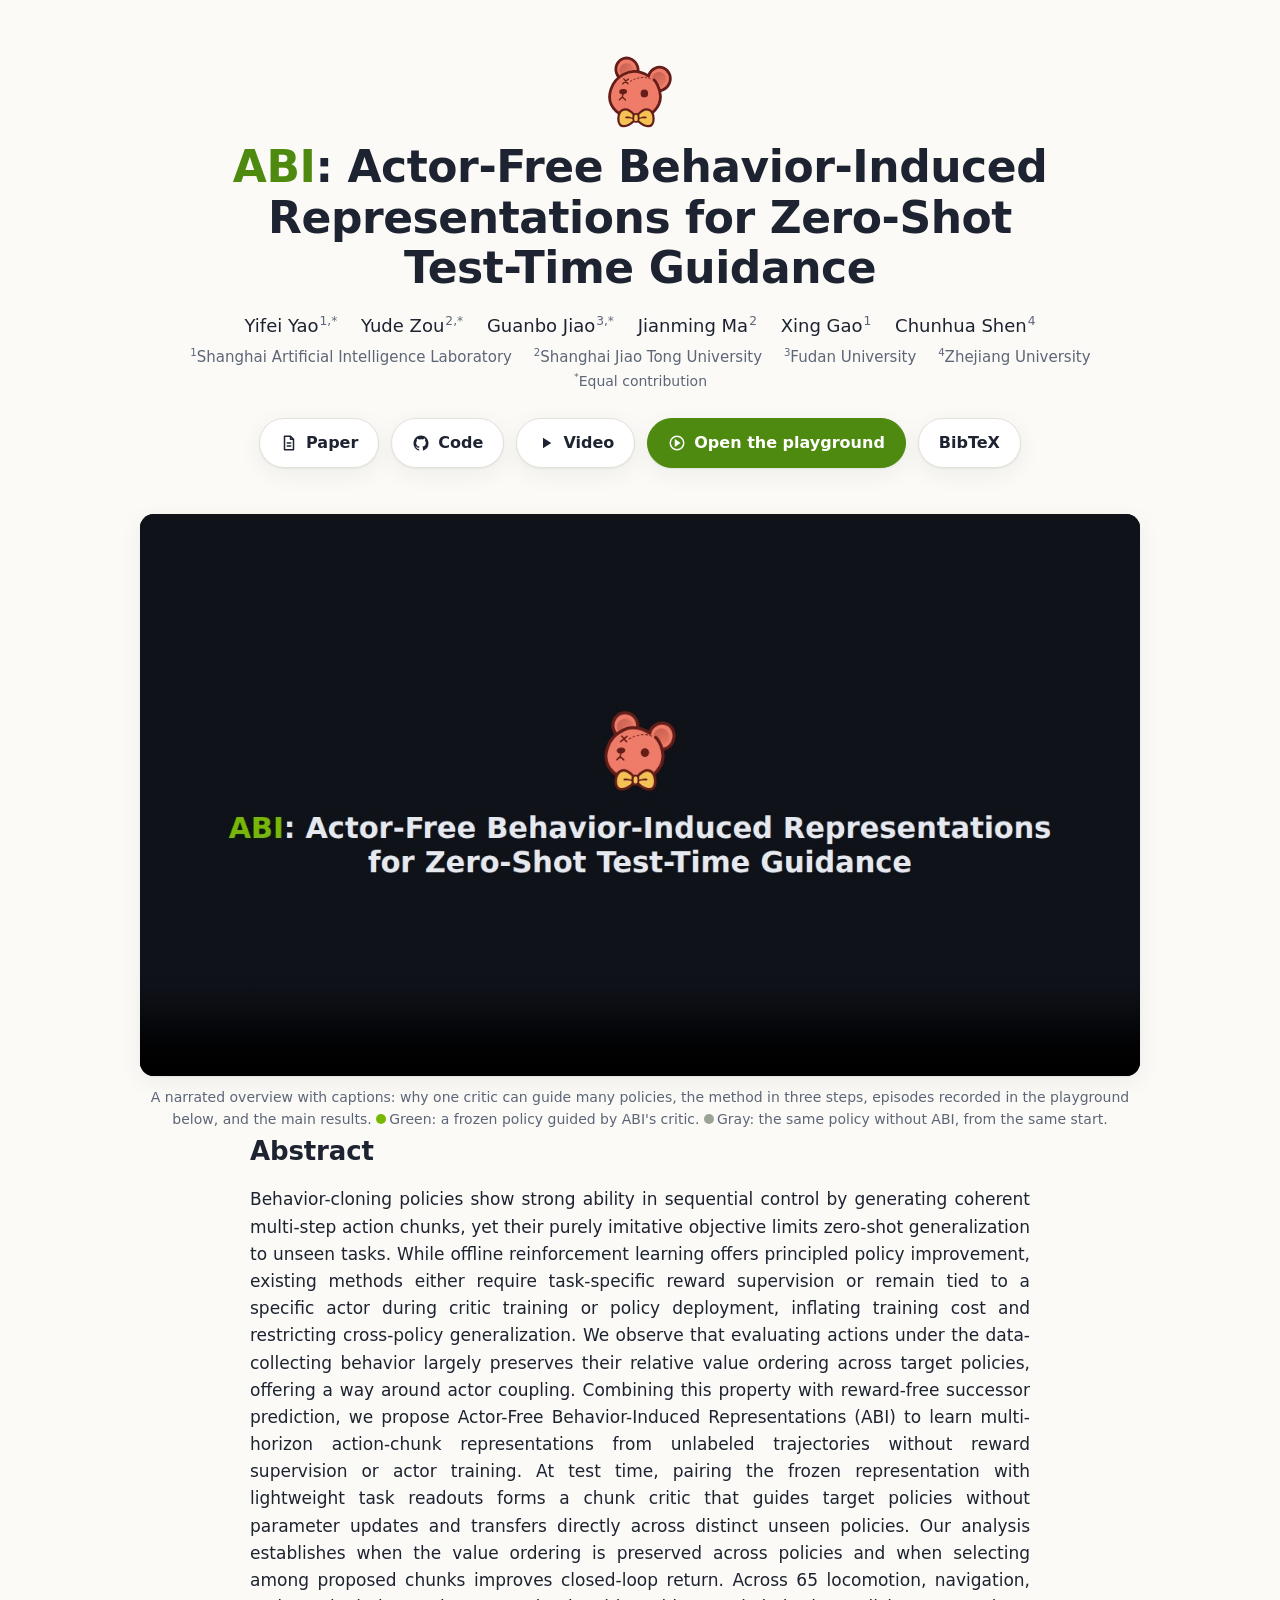
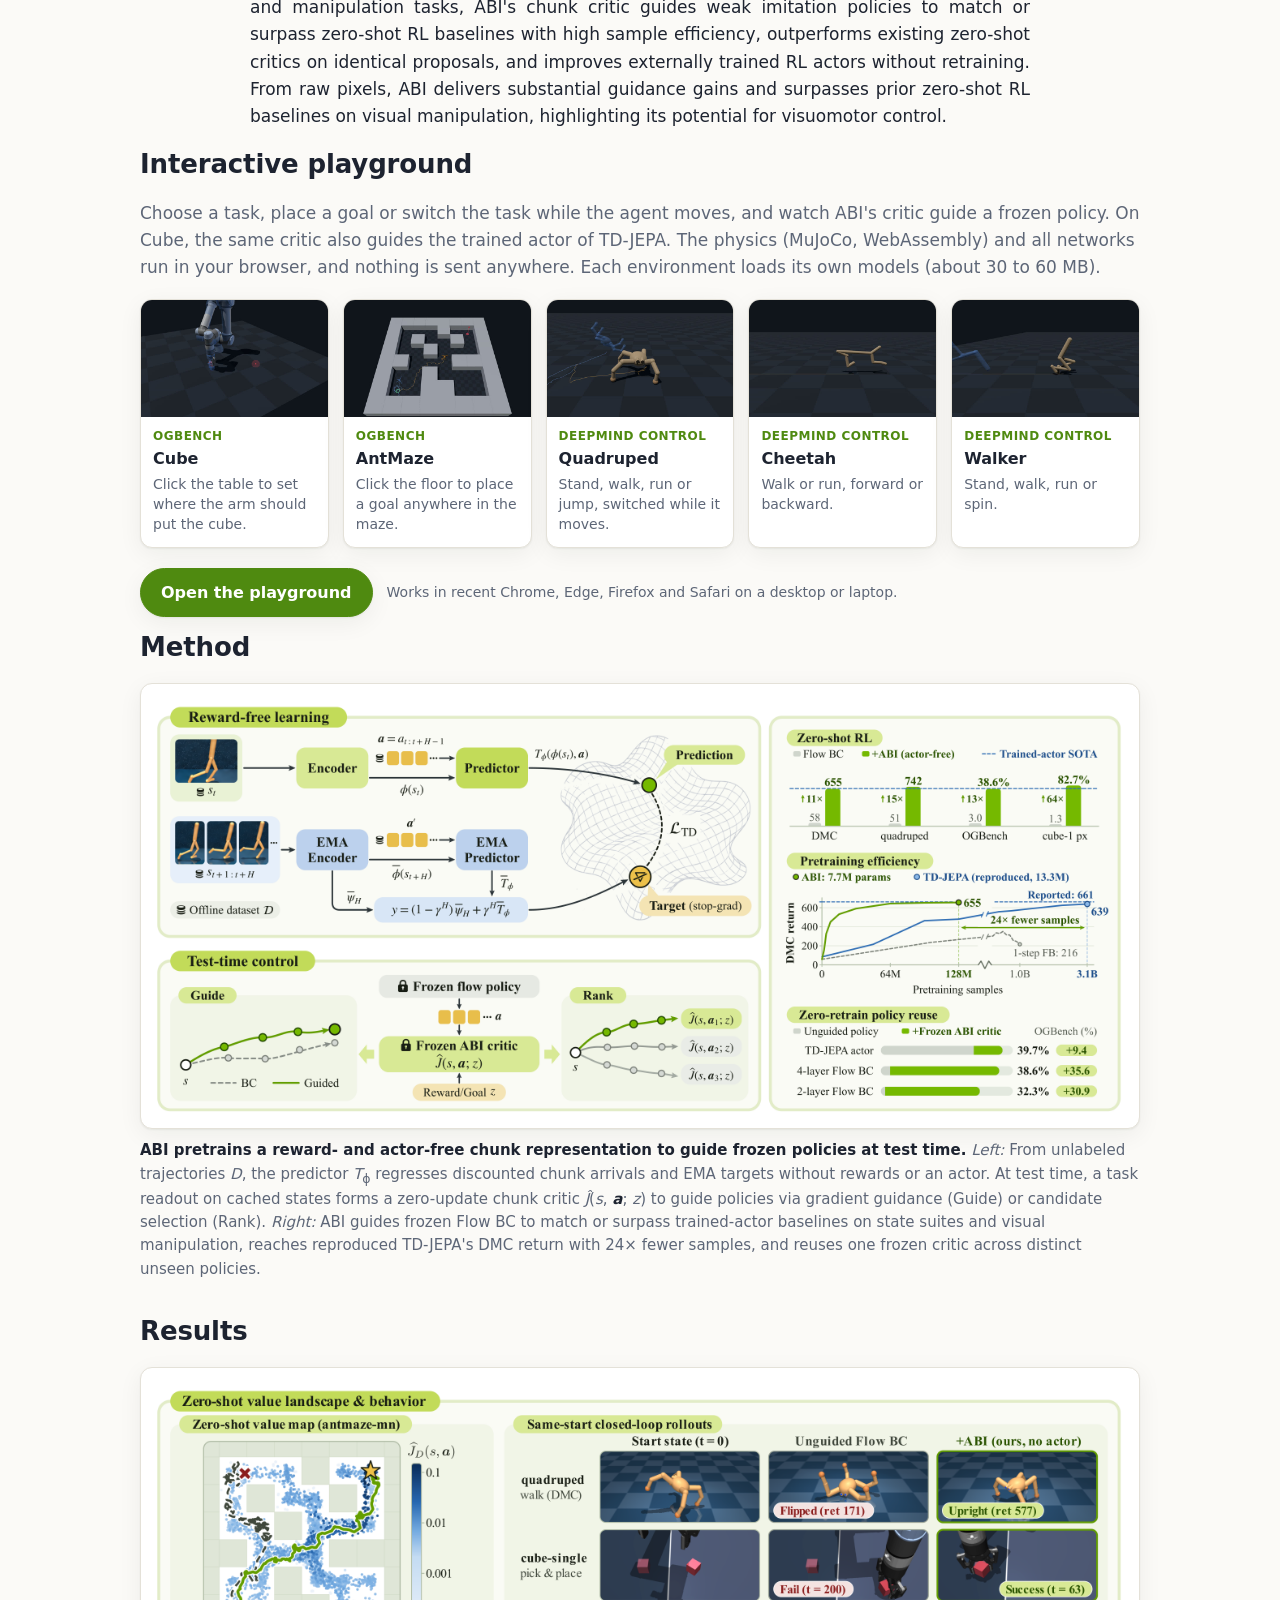
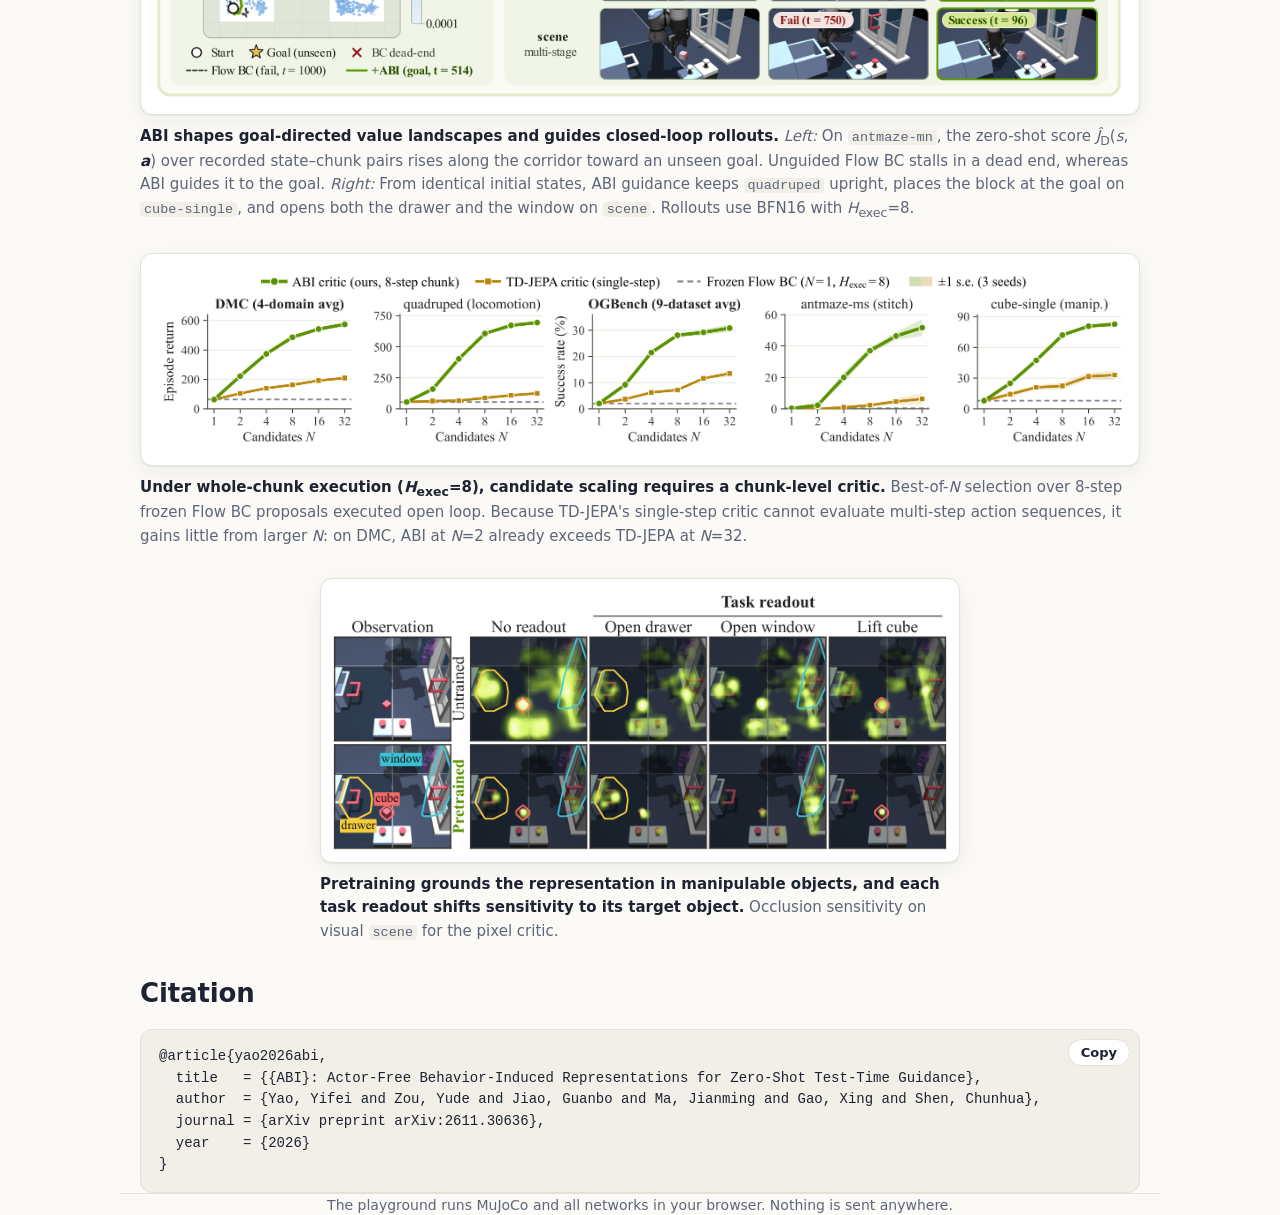
==== commit ea647494: "Link official ABI code repository (securityCFS/ABI)" ====
--- a/index.html
+++ b/index.html
@@ -136,6 +136,7 @@
   </div>
   <div class="btns">
     <a class="btn" href="https://arxiv.org/abs/2611.30636"><svg viewBox="0 0 24 24" fill="none" stroke="currentColor" stroke-width="2" stroke-linejoin="round" aria-hidden="true"><path d="M6 3h8l4 4v14H6z"/><path d="M14 3v4h4M9 12h6M9 16h6"/></svg>Paper</a>
+    <a class="btn" href="https://github.com/securityCFS/ABI"><svg viewBox="0 0 24 24" fill="currentColor" aria-hidden="true"><path d="M12 2C6.48 2 2 6.58 2 12.26c0 4.54 2.87 8.39 6.84 9.75.5.09.68-.22.68-.49 0-.24-.01-.88-.01-1.72-2.78.62-3.37-1.37-3.37-1.37-.45-1.18-1.11-1.5-1.11-1.5-.91-.64.07-.63.07-.63 1 .07 1.53 1.06 1.53 1.06.89 1.57 2.34 1.12 2.91.85.09-.66.35-1.12.63-1.38-2.22-.26-4.56-1.14-4.56-5.08 0-1.12.39-2.04 1.03-2.76-.1-.26-.45-1.31.1-2.73 0 0 .84-.28 2.75 1.05A9.35 9.35 0 0 1 12 6.84c.85 0 1.71.12 2.51.35 1.91-1.33 2.75-1.05 2.75-1.05.55 1.42.2 2.47.1 2.73.64.72 1.03 1.64 1.03 2.76 0 3.95-2.34 4.82-4.57 5.07.36.32.68.94.68 1.9 0 1.37-.01 2.48-.01 2.82 0 .27.18.59.69.49A10.27 10.27 0 0 0 22 12.26C22 6.58 17.52 2 12 2z"/></svg>Code</a>
     <a class="btn" href="#video"><svg viewBox="0 0 24 24" fill="currentColor" aria-hidden="true"><path d="M8 5v14l11-7z"/></svg>Video</a>
     <a class="btn primary" href="playground/"><svg viewBox="0 0 24 24" fill="none" stroke="currentColor" stroke-width="2" aria-hidden="true"><circle cx="12" cy="12" r="9"/><path d="M10 8.5l5 3.5-5 3.5z" fill="currentColor"/></svg>Open the playground</a>
     <a class="btn" href="#citation">BibTeX</a>
